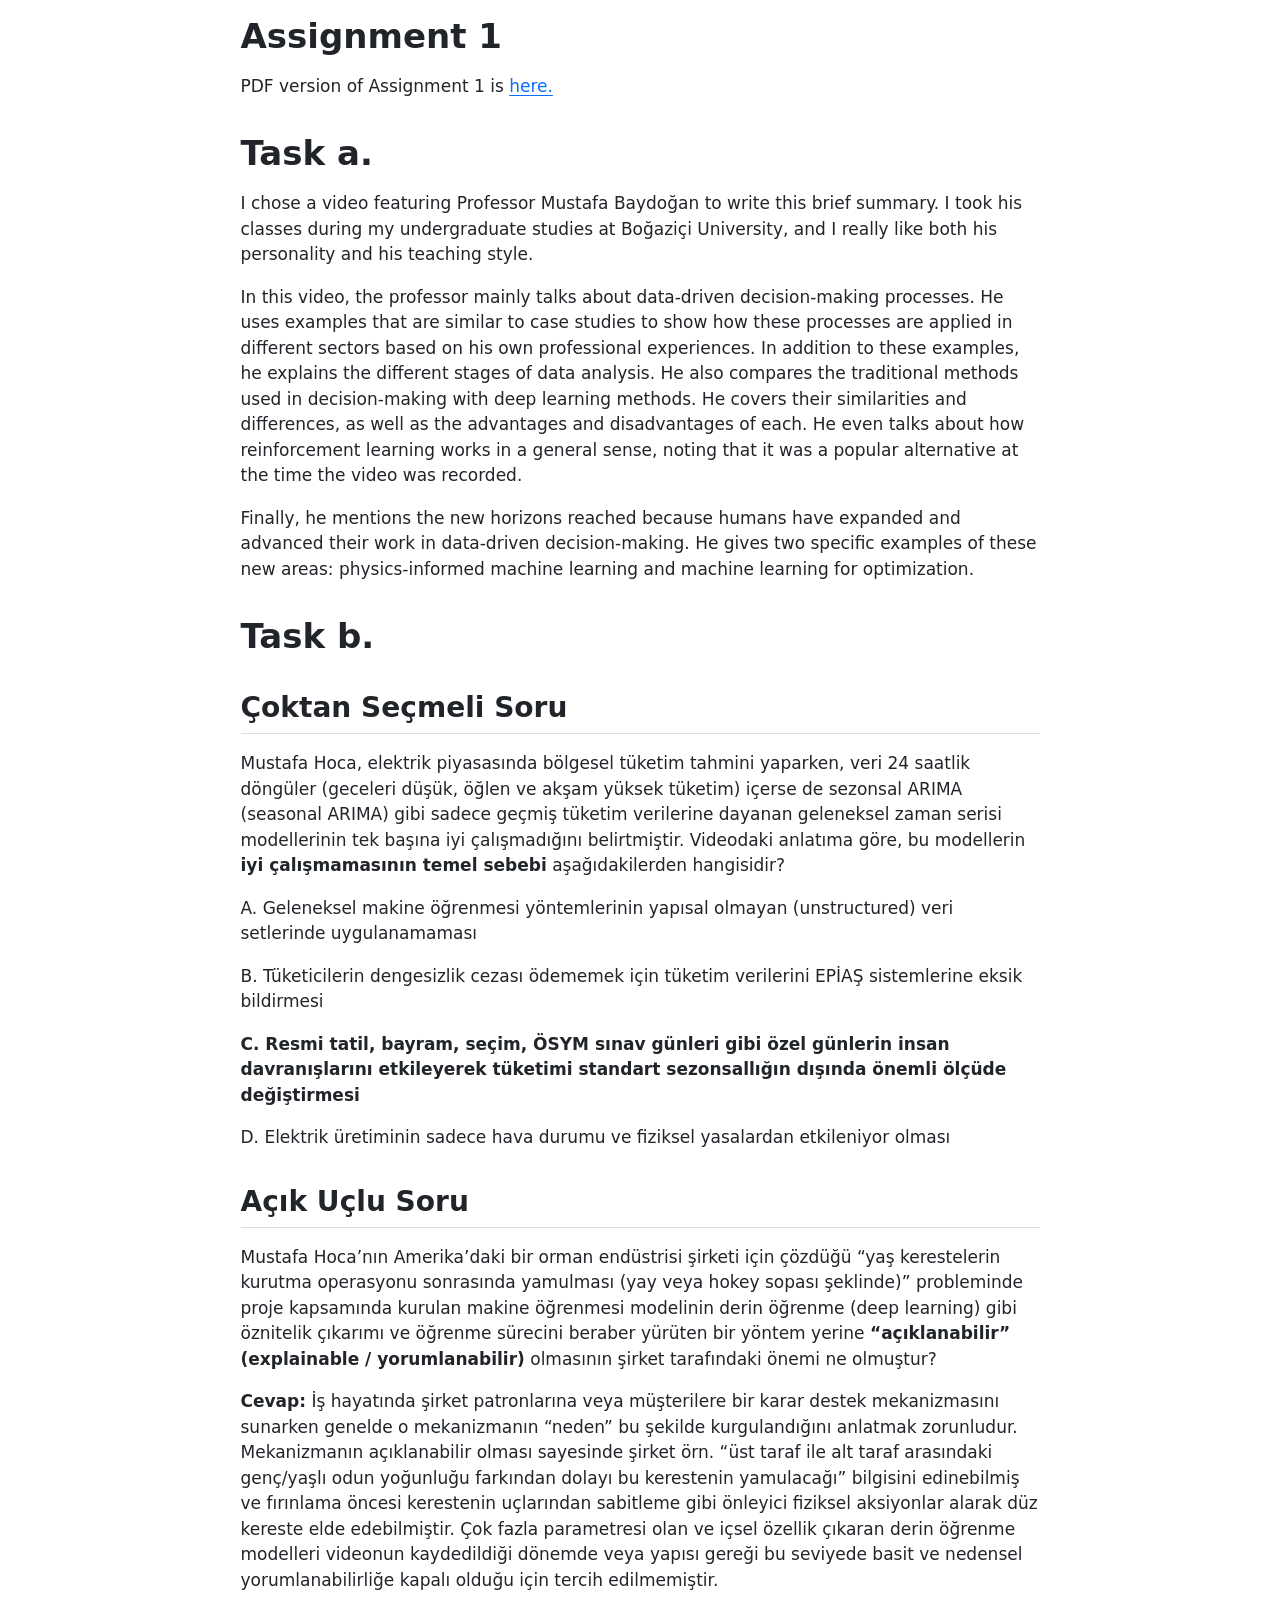
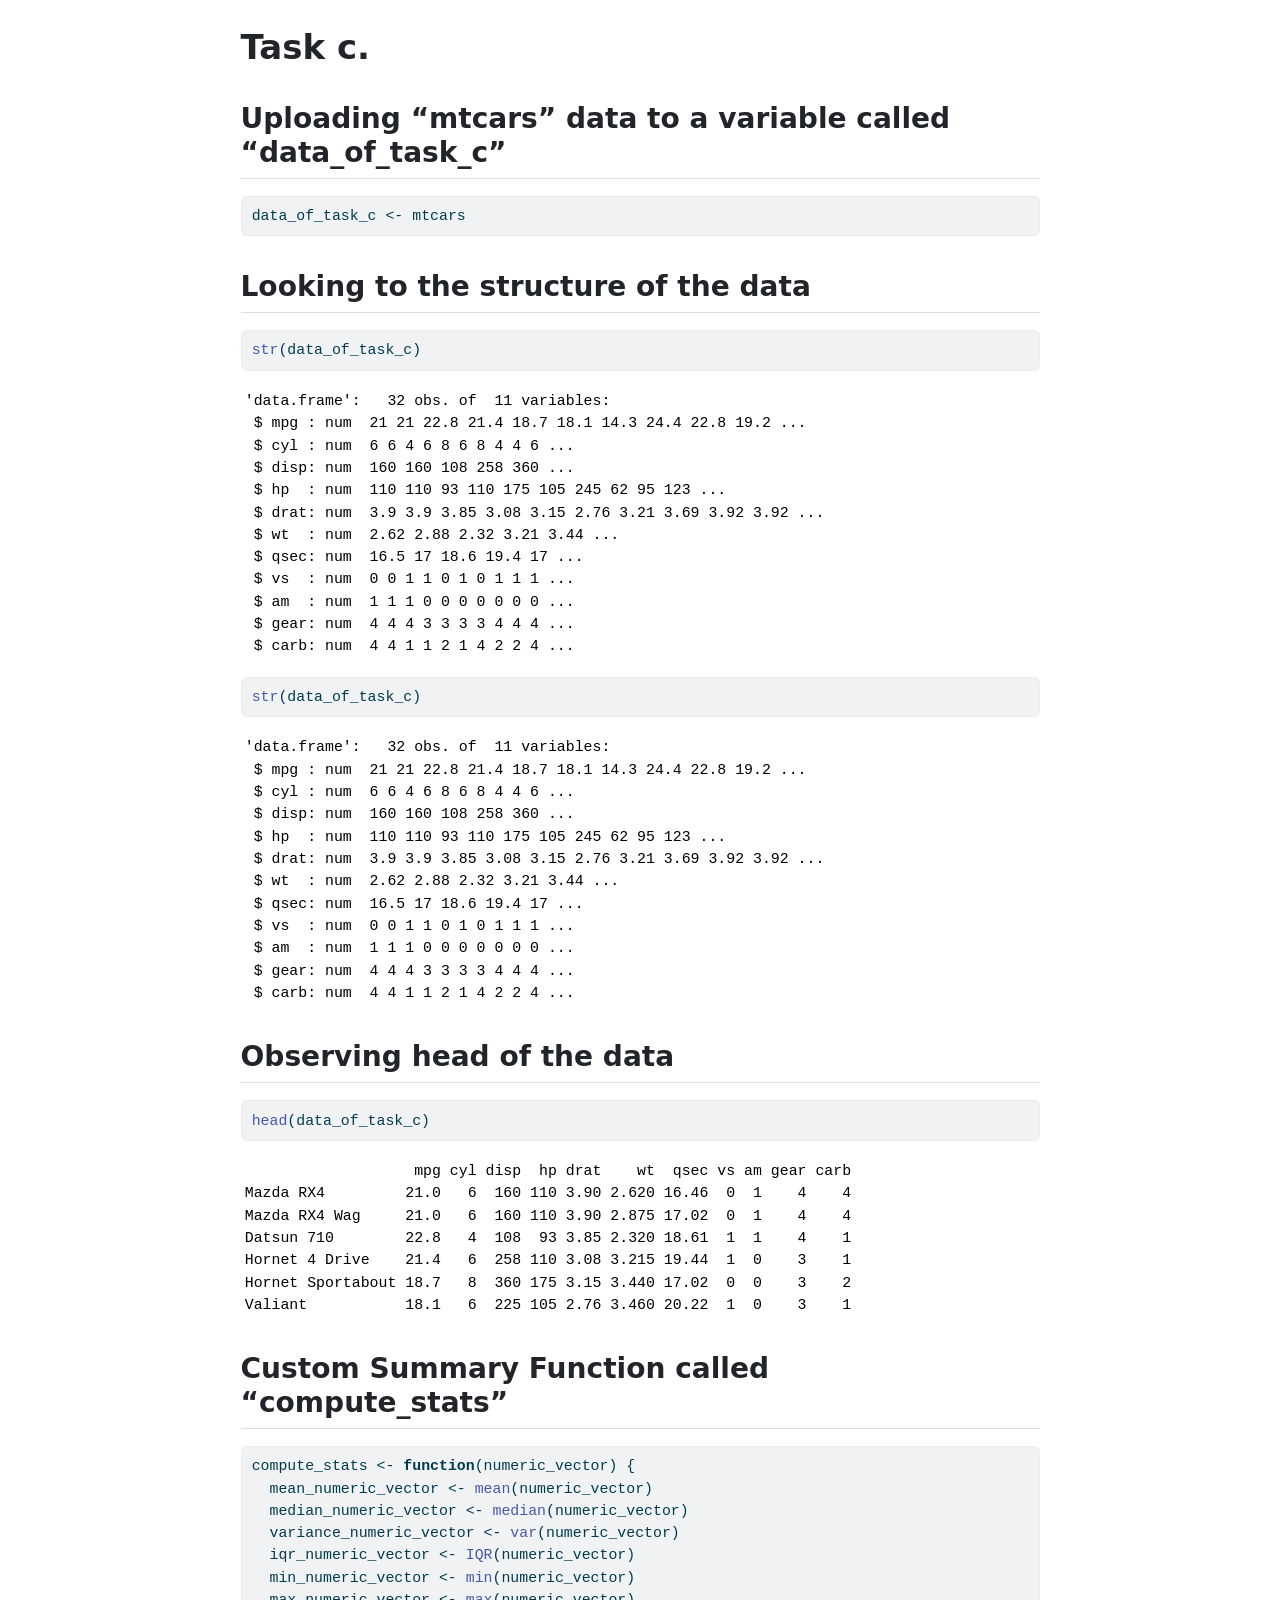
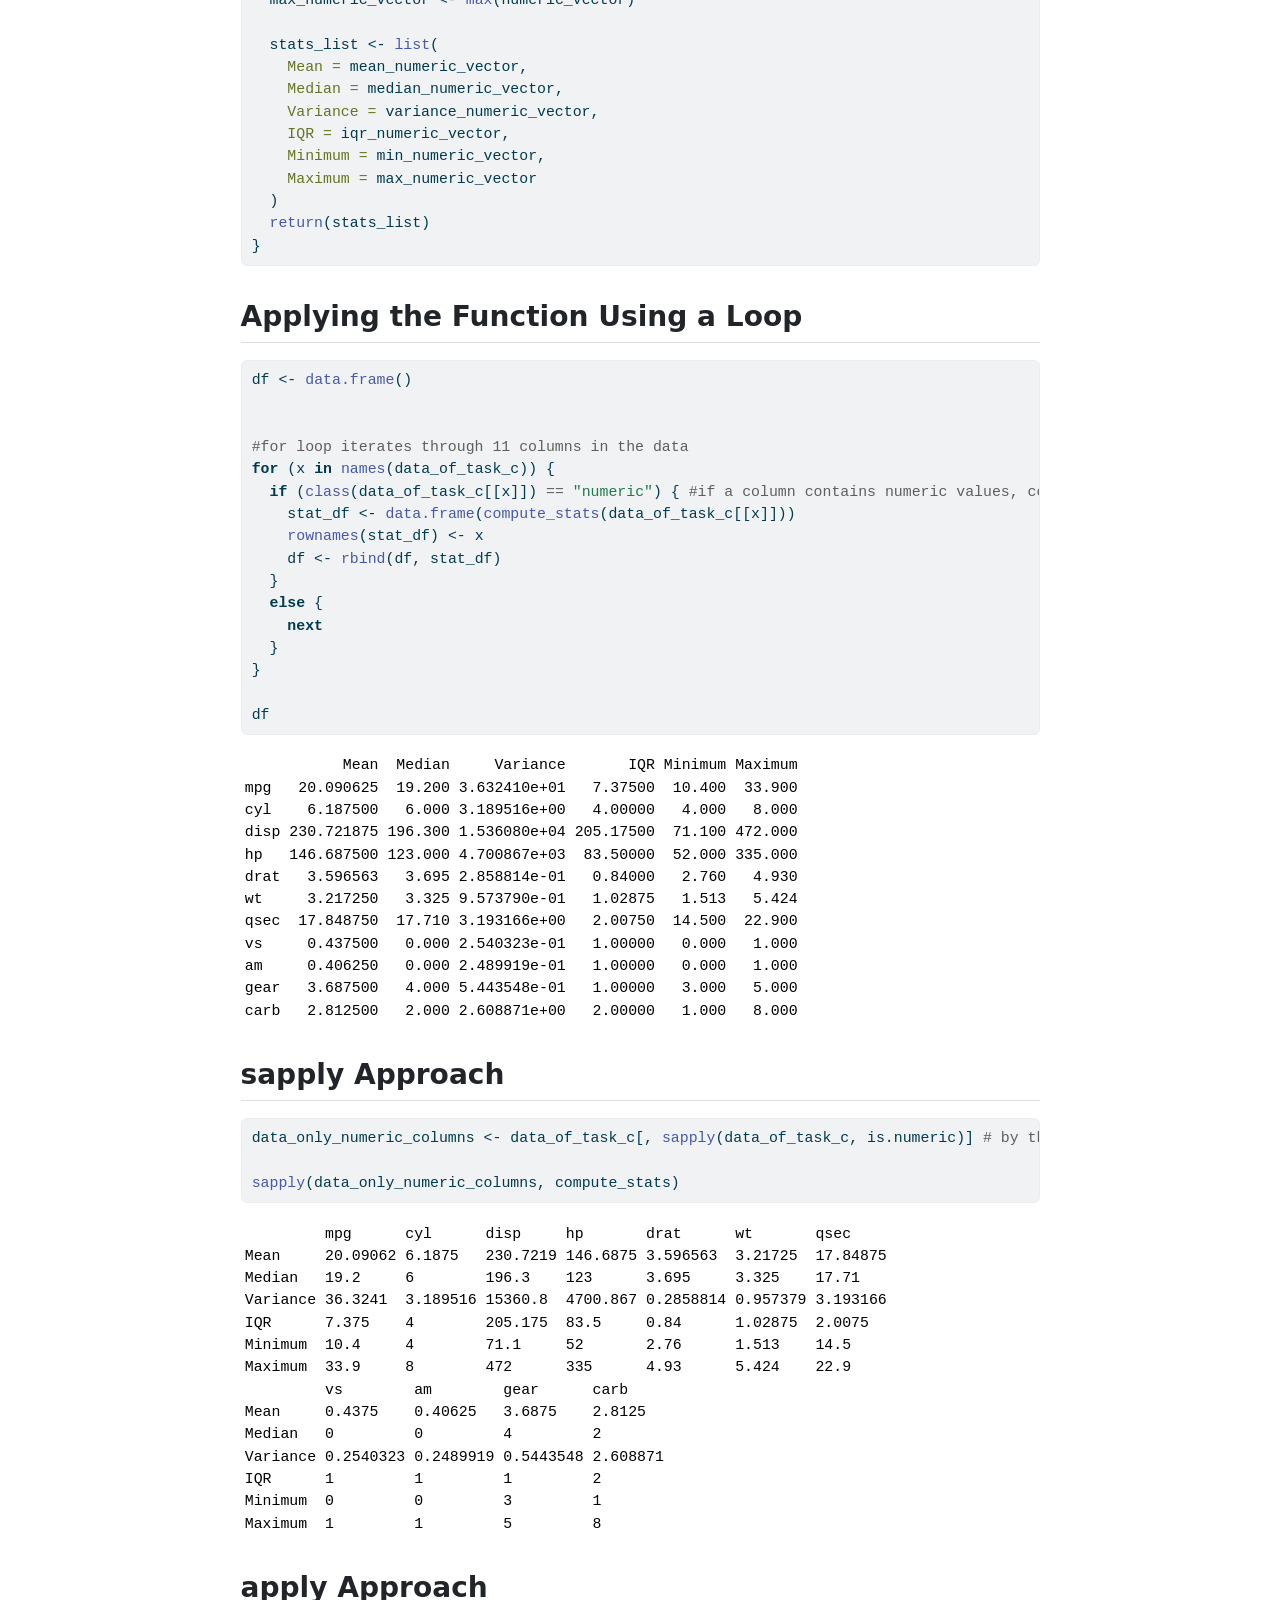
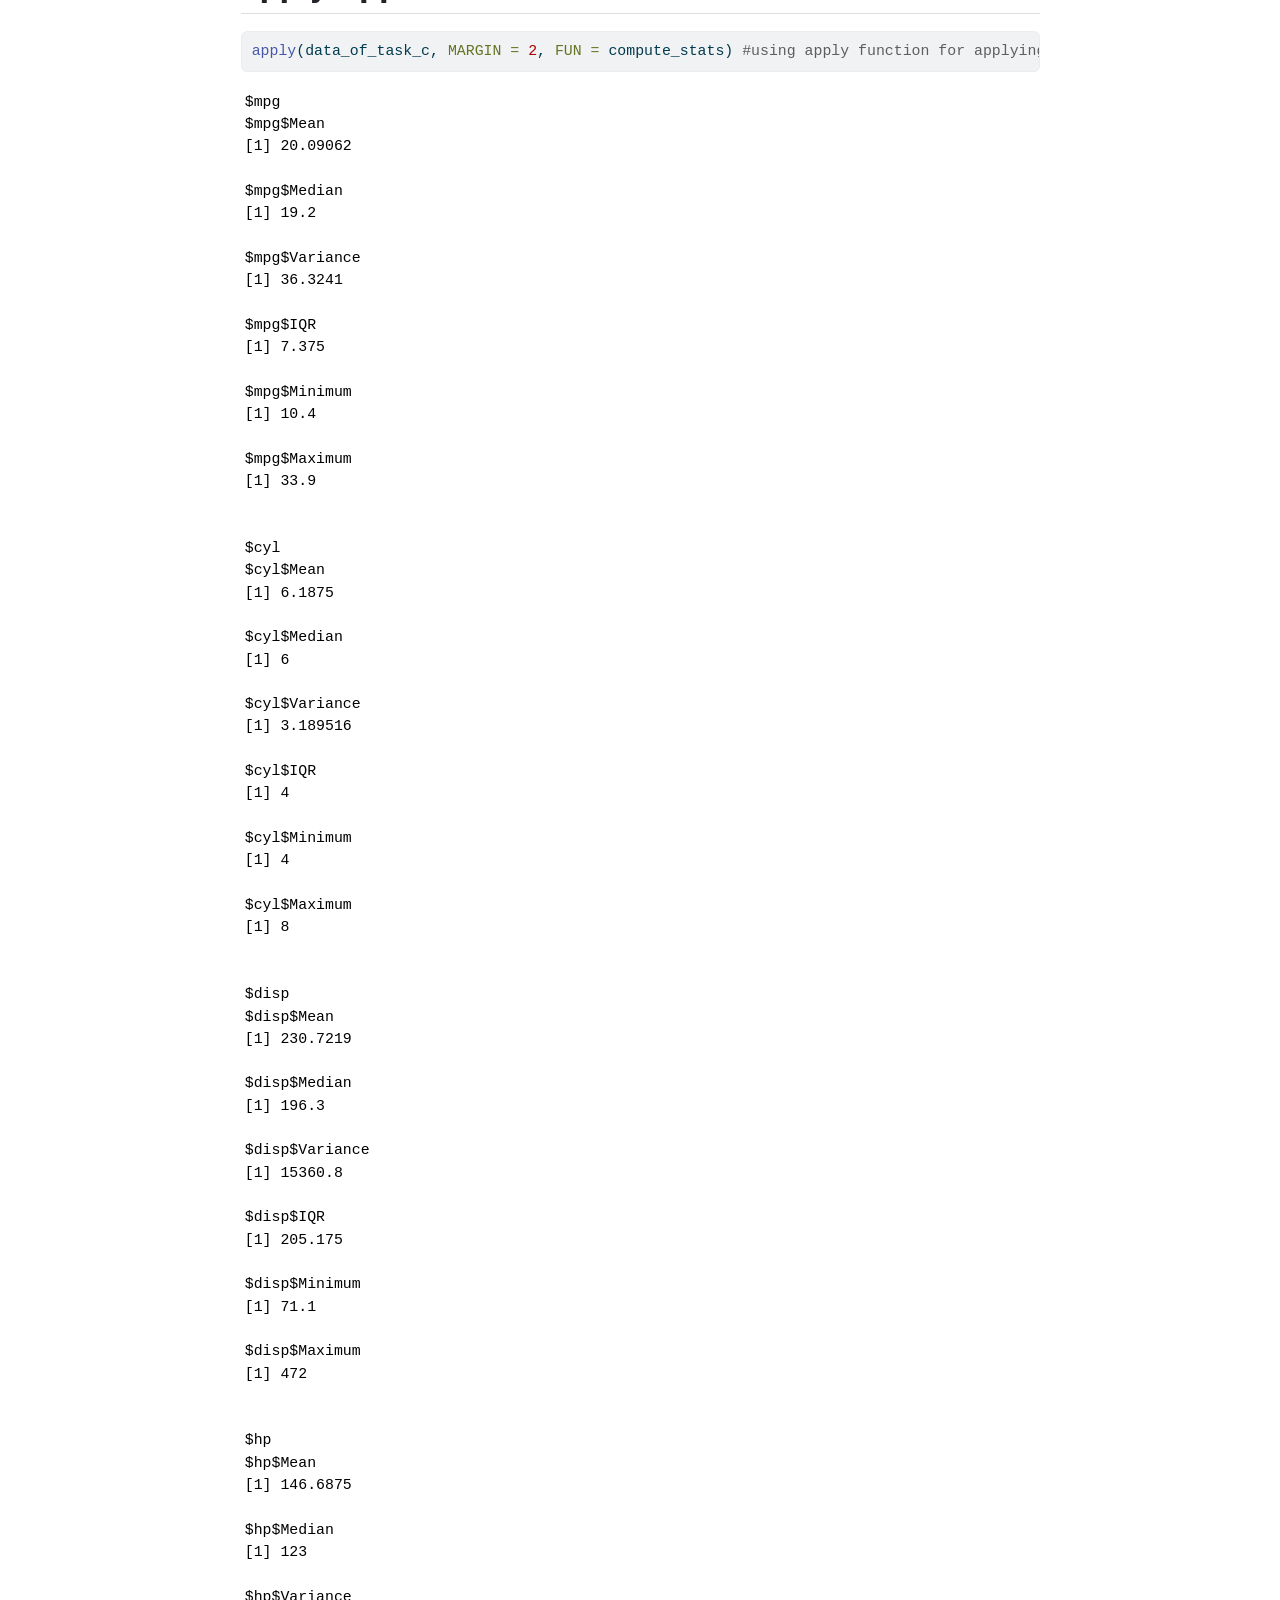
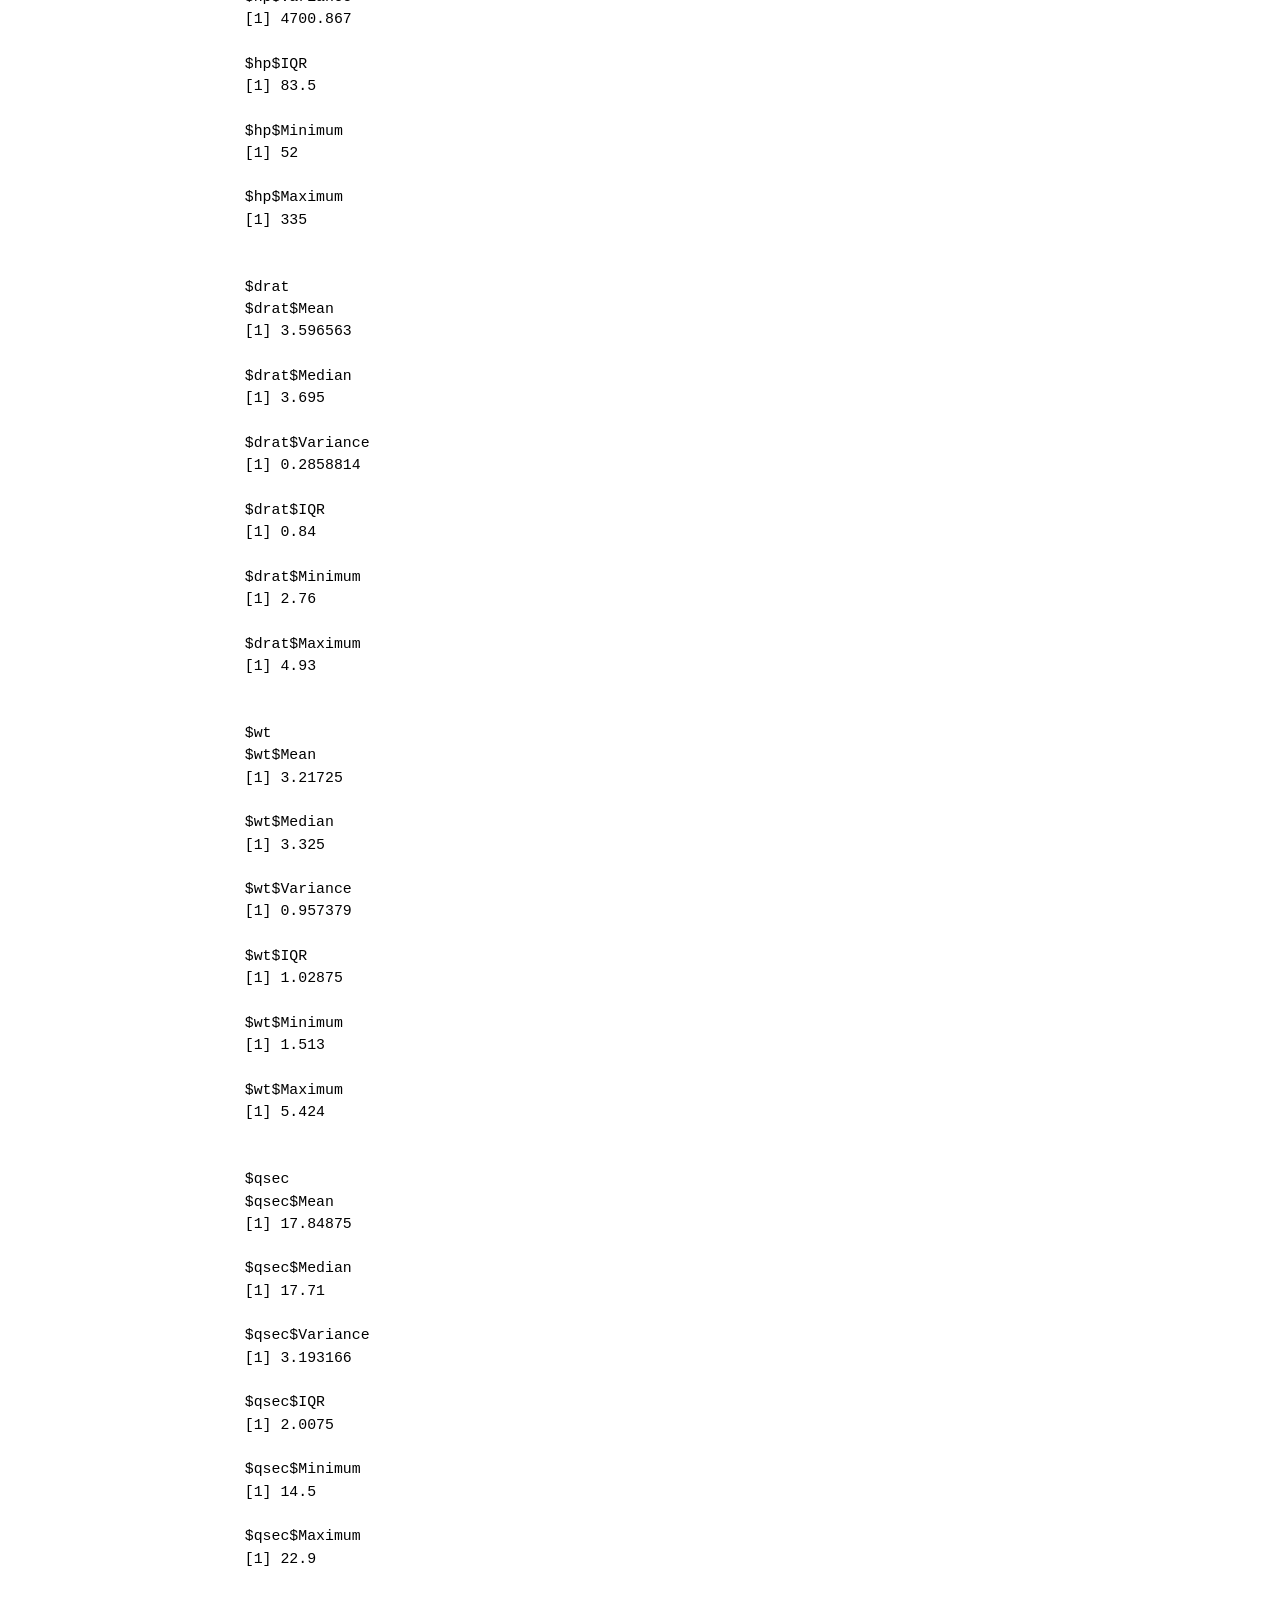
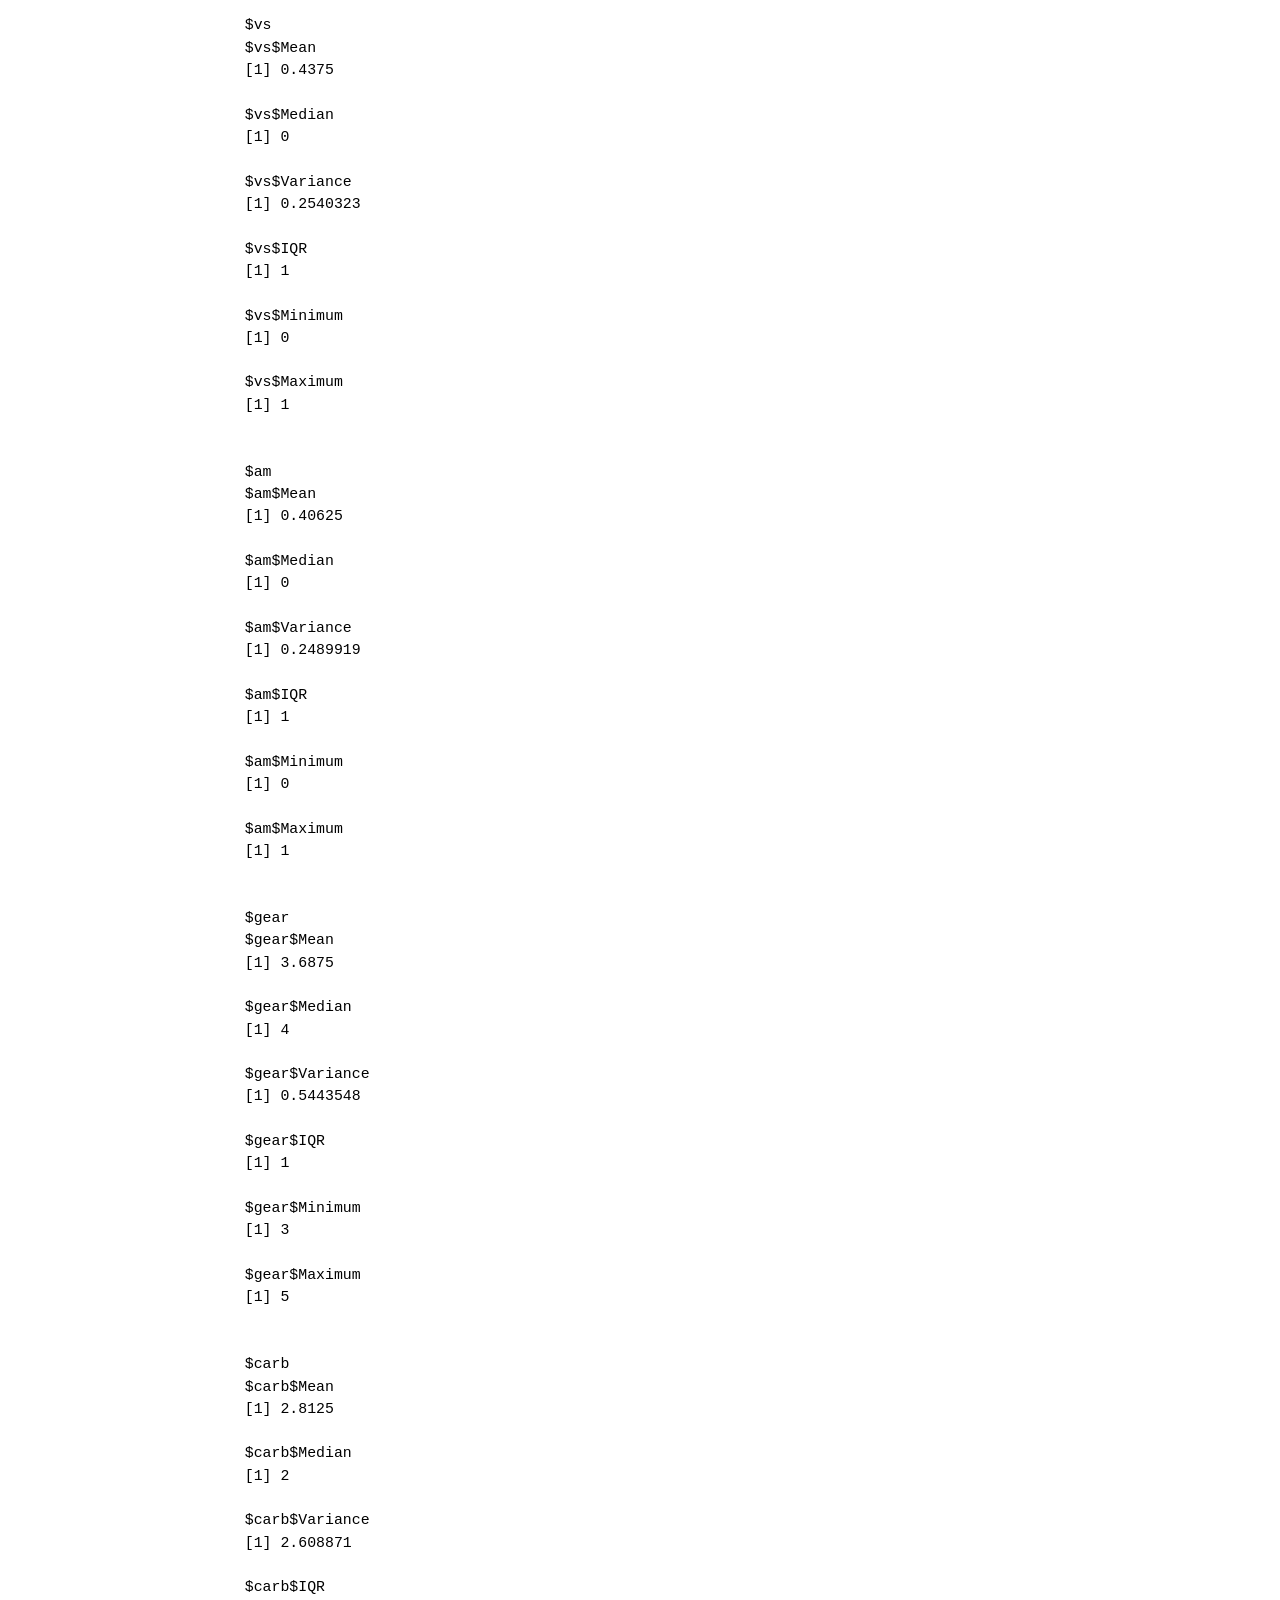
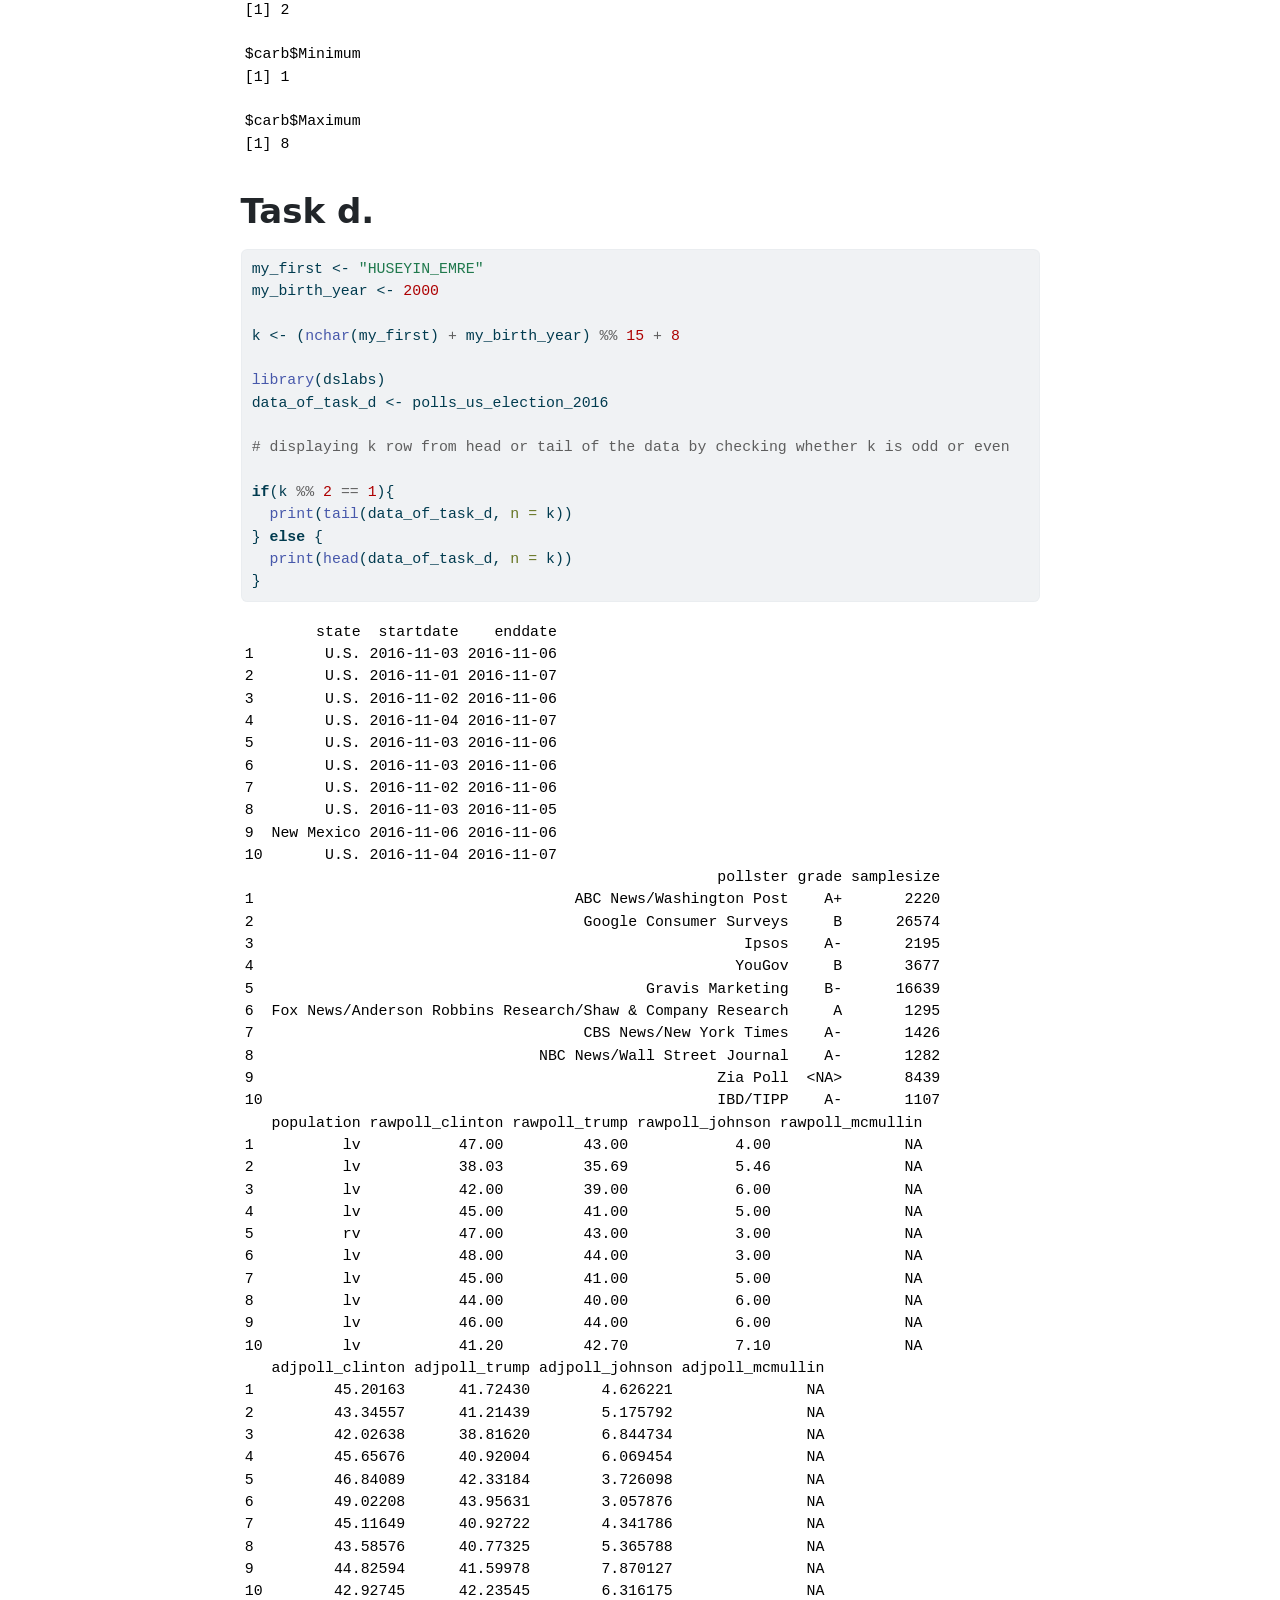
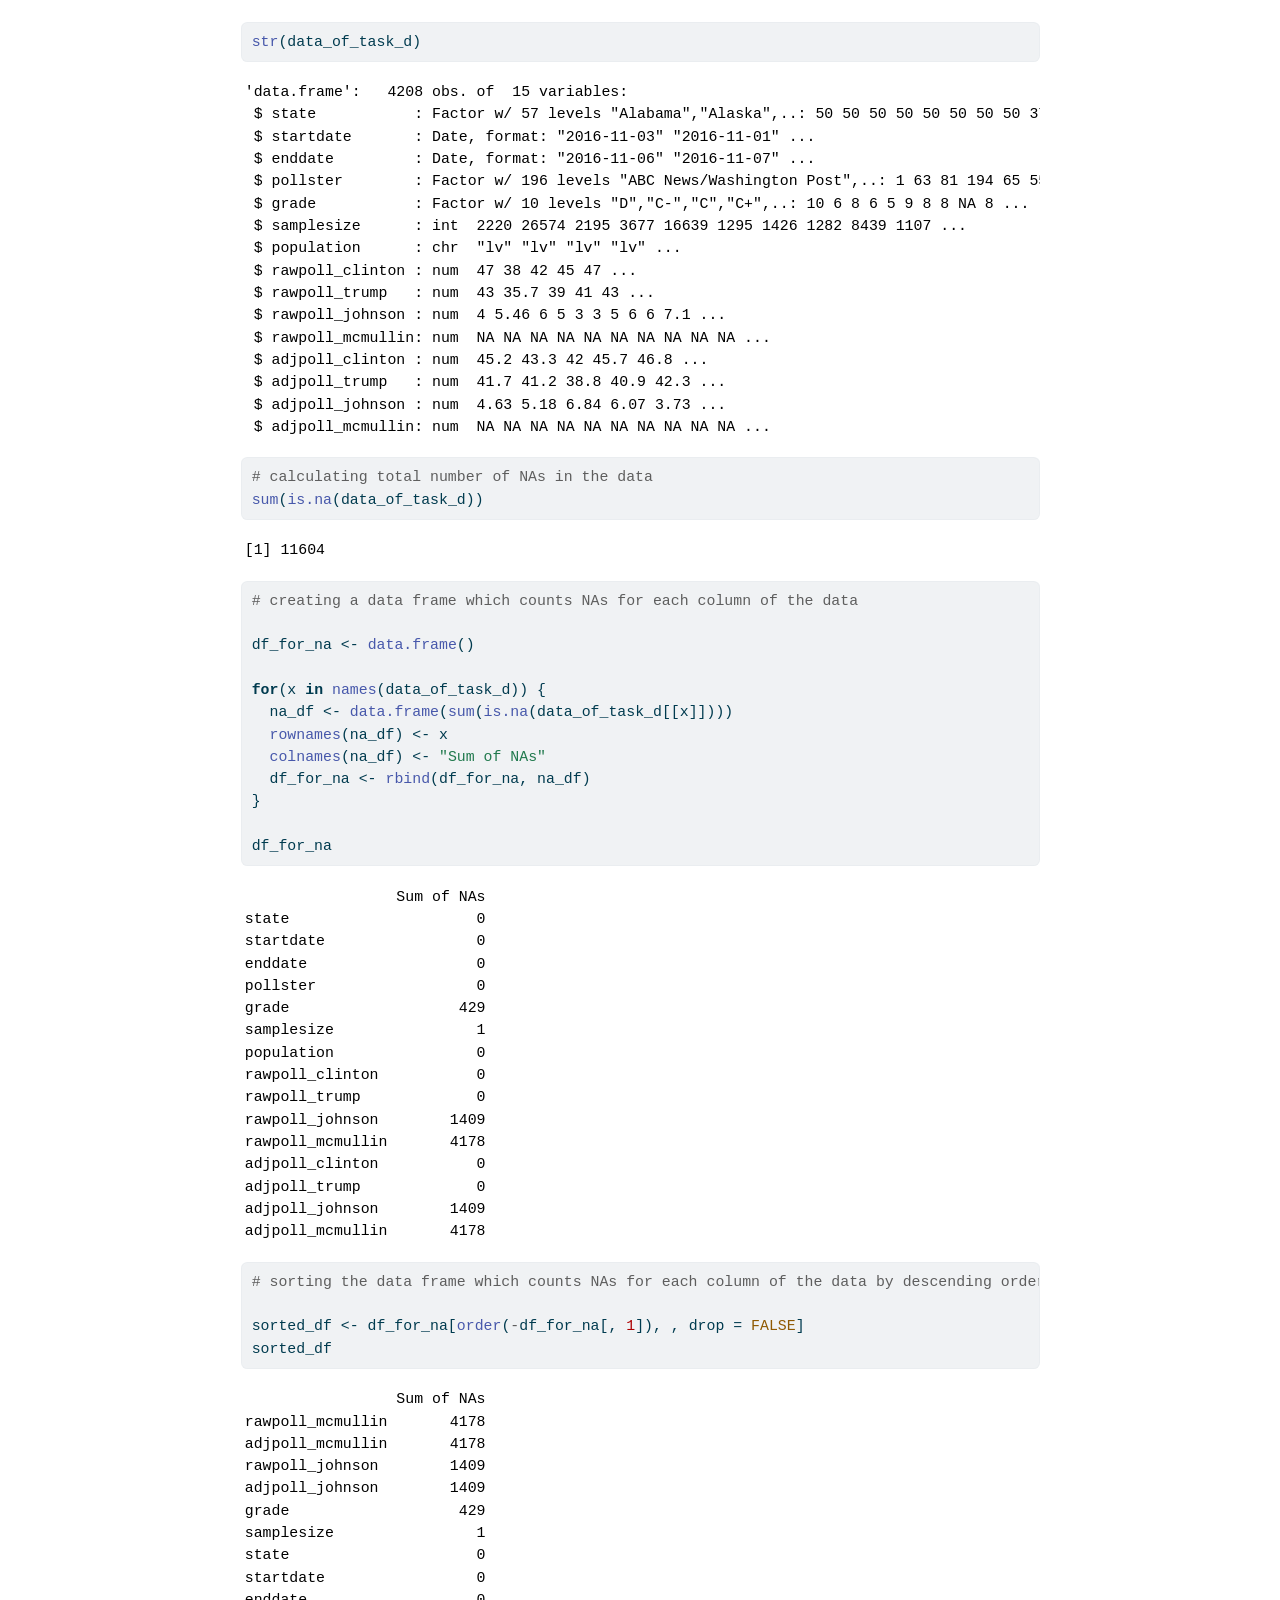
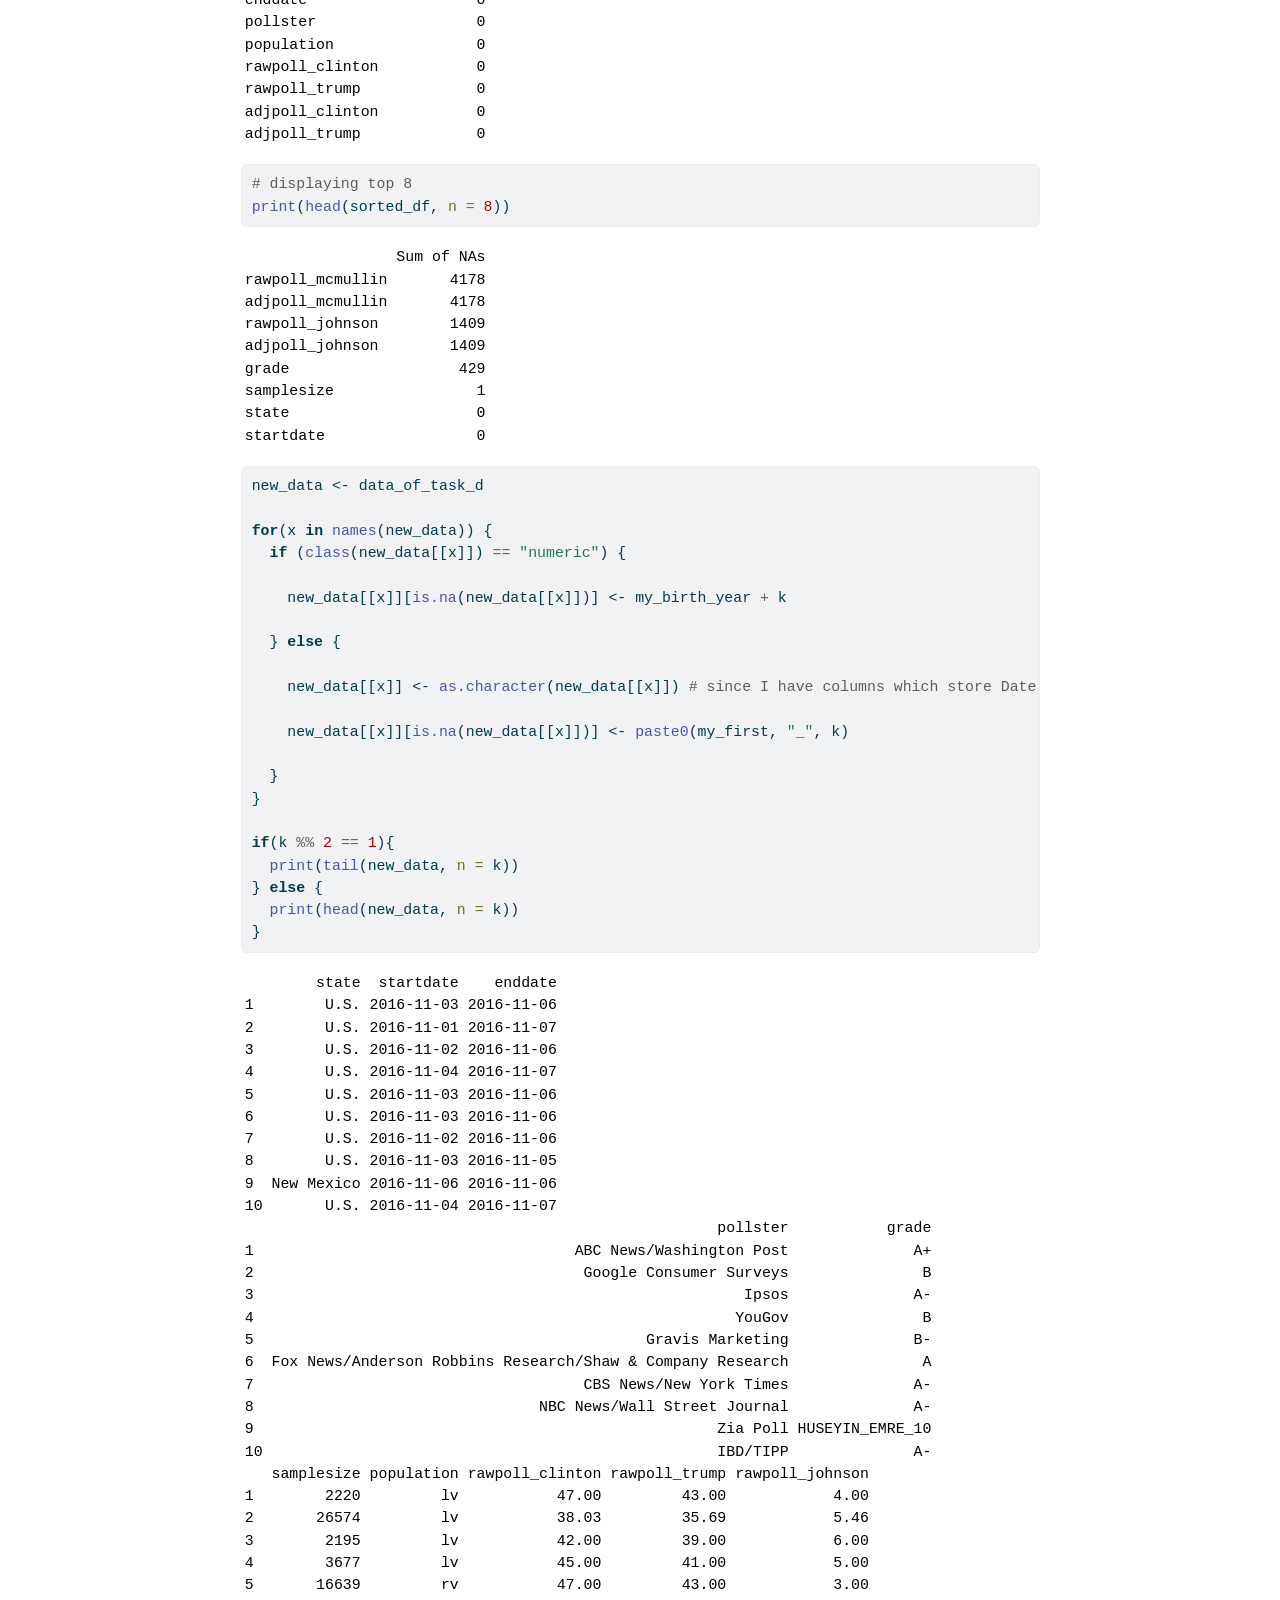
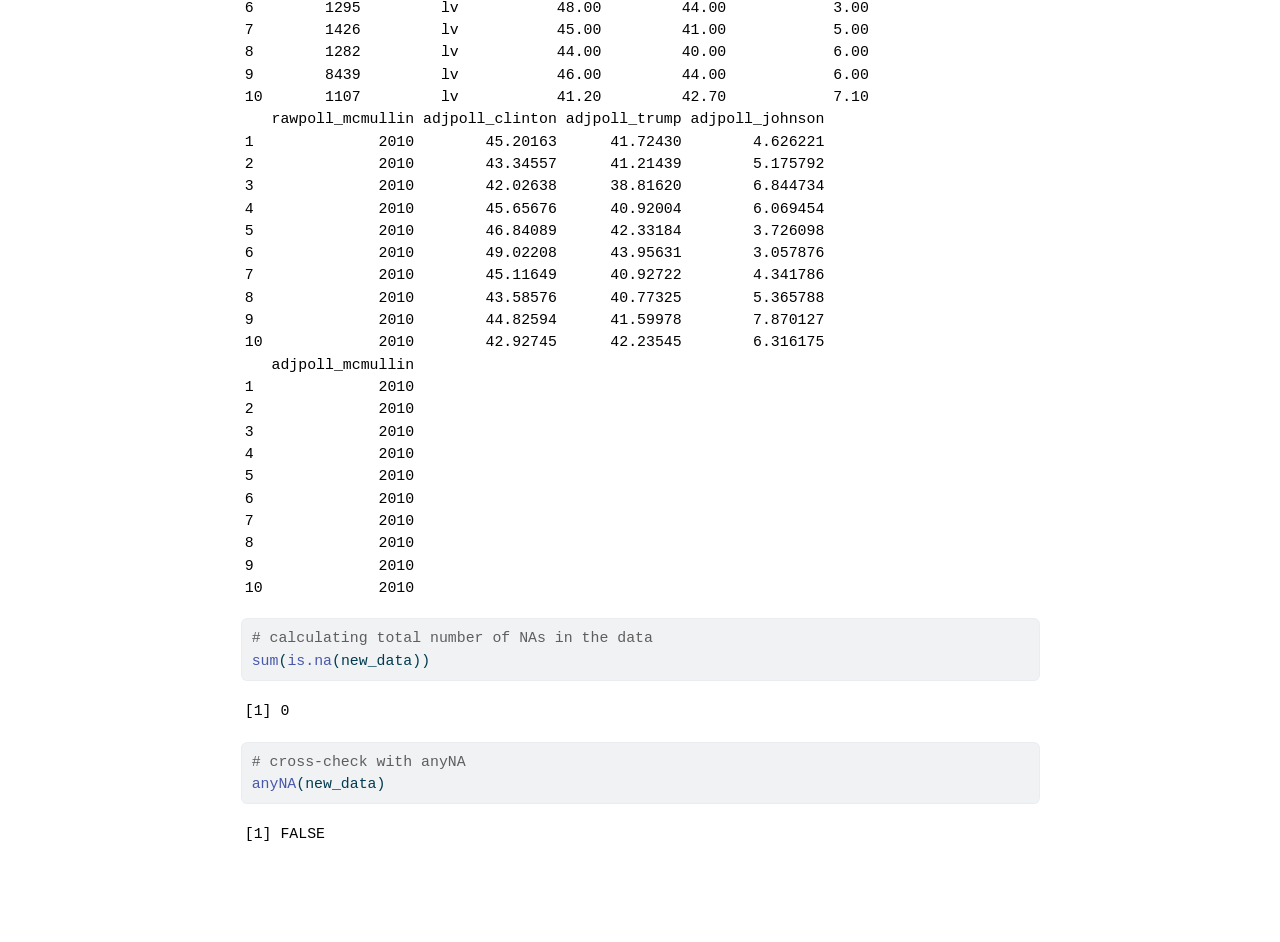
==== assignments/assignment-1.html @ f2bfd9f6 "final work of assignment1 final work of assignment1" ====
<!DOCTYPE html>
<html xmlns="http://www.w3.org/1999/xhtml" lang="en" xml:lang="en"><head>

<meta charset="utf-8">
<meta name="generator" content="quarto-1.8.25">

<meta name="viewport" content="width=device-width, initial-scale=1.0, user-scalable=yes">


<title>Assignment 1</title>
<style>
code{white-space: pre-wrap;}
span.smallcaps{font-variant: small-caps;}
div.columns{display: flex; gap: min(4vw, 1.5em);}
div.column{flex: auto; overflow-x: auto;}
div.hanging-indent{margin-left: 1.5em; text-indent: -1.5em;}
ul.task-list{list-style: none;}
ul.task-list li input[type="checkbox"] {
  width: 0.8em;
  margin: 0 0.8em 0.2em -1em; /* quarto-specific, see https://github.com/quarto-dev/quarto-cli/issues/4556 */ 
  vertical-align: middle;
}
/* CSS for syntax highlighting */
html { -webkit-text-size-adjust: 100%; }
pre > code.sourceCode { white-space: pre; position: relative; }
pre > code.sourceCode > span { display: inline-block; line-height: 1.25; }
pre > code.sourceCode > span:empty { height: 1.2em; }
.sourceCode { overflow: visible; }
code.sourceCode > span { color: inherit; text-decoration: inherit; }
div.sourceCode { margin: 1em 0; }
pre.sourceCode { margin: 0; }
@media screen {
div.sourceCode { overflow: auto; }
}
@media print {
pre > code.sourceCode { white-space: pre-wrap; }
pre > code.sourceCode > span { text-indent: -5em; padding-left: 5em; }
}
pre.numberSource code
  { counter-reset: source-line 0; }
pre.numberSource code > span
  { position: relative; left: -4em; counter-increment: source-line; }
pre.numberSource code > span > a:first-child::before
  { content: counter(source-line);
    position: relative; left: -1em; text-align: right; vertical-align: baseline;
    border: none; display: inline-block;
    -webkit-touch-callout: none; -webkit-user-select: none;
    -khtml-user-select: none; -moz-user-select: none;
    -ms-user-select: none; user-select: none;
    padding: 0 4px; width: 4em;
  }
pre.numberSource { margin-left: 3em;  padding-left: 4px; }
div.sourceCode
  {   }
@media screen {
pre > code.sourceCode > span > a:first-child::before { text-decoration: underline; }
}
</style>


<script src="assignment-1_files/libs/clipboard/clipboard.min.js"></script>
<script src="assignment-1_files/libs/quarto-html/quarto.js" type="module"></script>
<script src="assignment-1_files/libs/quarto-html/tabsets/tabsets.js" type="module"></script>
<script src="assignment-1_files/libs/quarto-html/axe/axe-check.js" type="module"></script>
<script src="assignment-1_files/libs/quarto-html/popper.min.js"></script>
<script src="assignment-1_files/libs/quarto-html/tippy.umd.min.js"></script>
<script src="assignment-1_files/libs/quarto-html/anchor.min.js"></script>
<link href="assignment-1_files/libs/quarto-html/tippy.css" rel="stylesheet">
<link href="assignment-1_files/libs/quarto-html/quarto-syntax-highlighting-7b89279ff1a6dce999919e0e67d4d9ec.css" rel="stylesheet" id="quarto-text-highlighting-styles">
<script src="assignment-1_files/libs/bootstrap/bootstrap.min.js"></script>
<link href="assignment-1_files/libs/bootstrap/bootstrap-icons.css" rel="stylesheet">
<link href="assignment-1_files/libs/bootstrap/bootstrap-d6a003b94517c951b2d65075d42fb01b.min.css" rel="stylesheet" append-hash="true" id="quarto-bootstrap" data-mode="light">


</head>

<body class="fullcontent quarto-light">

<div id="quarto-content" class="page-columns page-rows-contents page-layout-article">

<main class="content" id="quarto-document-content">

<header id="title-block-header" class="quarto-title-block default">
<div class="quarto-title">
<h1 class="title">Assignment 1</h1>
</div>



<div class="quarto-title-meta">

    
  
    
  </div>
  


</header>


<p>PDF version of Assignment 1 is <a href="./docs/readable-versions/assignment-1-readable.pdf">here.</a></p>
<section id="task-a." class="level1">
<h1>Task a.</h1>
<p>I chose a video featuring Professor Mustafa Baydoğan to write this brief summary. I took his classes during my undergraduate studies at Boğaziçi University, and I really like both his personality and his teaching style.</p>
<p>In this video, the professor mainly talks about data-driven decision-making processes. He uses examples that are similar to case studies to show how these processes are applied in different sectors based on his own professional experiences. In addition to these examples, he explains the different stages of data analysis. He also compares the traditional methods used in decision-making with deep learning methods. He covers their similarities and differences, as well as the advantages and disadvantages of each. He even talks about how reinforcement learning works in a general sense, noting that it was a popular alternative at the time the video was recorded.</p>
<p>Finally, he mentions the new horizons reached because humans have expanded and advanced their work in data-driven decision-making. He gives two specific examples of these new areas: physics-informed machine learning and machine learning for optimization.</p>
</section>
<section id="task-b." class="level1">
<h1>Task b.</h1>
<section id="çoktan-seçmeli-soru" class="level2">
<h2 class="anchored" data-anchor-id="çoktan-seçmeli-soru">Çoktan Seçmeli Soru</h2>
<p>Mustafa Hoca, elektrik piyasasında bölgesel tüketim tahmini yaparken, veri 24 saatlik döngüler (geceleri düşük, öğlen ve akşam yüksek tüketim) içerse de sezonsal ARIMA (seasonal ARIMA) gibi sadece geçmiş tüketim verilerine dayanan geleneksel zaman serisi modellerinin tek başına iyi çalışmadığını belirtmiştir. Videodaki anlatıma göre, bu modellerin <strong>iyi çalışmamasının temel sebebi</strong> aşağıdakilerden hangisidir?</p>
<p>A. Geleneksel makine öğrenmesi yöntemlerinin yapısal olmayan (unstructured) veri setlerinde uygulanamaması</p>
<p>B. Tüketicilerin dengesizlik cezası ödememek için tüketim verilerini EPİAŞ sistemlerine eksik bildirmesi</p>
<p><strong>C. Resmi tatil, bayram, seçim, ÖSYM sınav günleri gibi özel günlerin insan davranışlarını etkileyerek tüketimi standart sezonsallığın dışında önemli ölçüde değiştirmesi</strong></p>
<p>D. Elektrik üretiminin sadece hava durumu ve fiziksel yasalardan etkileniyor olması</p>
</section>
<section id="açık-uçlu-soru" class="level2">
<h2 class="anchored" data-anchor-id="açık-uçlu-soru">Açık Uçlu Soru</h2>
<p>Mustafa Hoca’nın Amerika’daki bir orman endüstrisi şirketi için çözdüğü “yaş kerestelerin kurutma operasyonu sonrasında yamulması (yay veya hokey sopası şeklinde)” probleminde proje kapsamında kurulan makine öğrenmesi modelinin derin öğrenme (deep learning) gibi öznitelik çıkarımı ve öğrenme sürecini beraber yürüten bir yöntem yerine <strong>“açıklanabilir” (explainable / yorumlanabilir)</strong> olmasının şirket tarafındaki önemi ne olmuştur?</p>
<p><strong>Cevap:</strong> İş hayatında şirket patronlarına veya müşterilere bir karar destek mekanizmasını sunarken genelde o mekanizmanın “neden” bu şekilde kurgulandığını anlatmak zorunludur. Mekanizmanın açıklanabilir olması sayesinde şirket örn. “üst taraf ile alt taraf arasındaki genç/yaşlı odun yoğunluğu farkından dolayı bu kerestenin yamulacağı” bilgisini edinebilmiş ve fırınlama öncesi kerestenin uçlarından sabitleme gibi önleyici fiziksel aksiyonlar alarak düz kereste elde edebilmiştir. Çok fazla parametresi olan ve içsel özellik çıkaran derin öğrenme modelleri videonun kaydedildiği dönemde veya yapısı gereği bu seviyede basit ve nedensel yorumlanabilirliğe kapalı olduğu için tercih edilmemiştir.</p>
</section>
</section>
<section id="task-c." class="level1">
<h1>Task c.</h1>
<section id="uploading-mtcars-data-to-a-variable-called-data_of_task_c" class="level2">
<h2 class="anchored" data-anchor-id="uploading-mtcars-data-to-a-variable-called-data_of_task_c">Uploading “mtcars” data to a variable called “data_of_task_c”</h2>
<div class="cell">
<div class="code-copy-outer-scaffold"><div class="sourceCode cell-code" id="cb1"><pre class="sourceCode r code-with-copy"><code class="sourceCode r"><span id="cb1-1"><a href="#cb1-1" aria-hidden="true" tabindex="-1"></a>data_of_task_c <span class="ot">&lt;-</span> mtcars</span></code></pre></div><button title="Copy to Clipboard" class="code-copy-button"><i class="bi"></i></button></div>
</div>
</section>
<section id="looking-to-the-structure-of-the-data" class="level2">
<h2 class="anchored" data-anchor-id="looking-to-the-structure-of-the-data">Looking to the structure of the data</h2>
<div class="cell">
<div class="code-copy-outer-scaffold"><div class="sourceCode cell-code" id="cb2"><pre class="sourceCode r code-with-copy"><code class="sourceCode r"><span id="cb2-1"><a href="#cb2-1" aria-hidden="true" tabindex="-1"></a><span class="fu">str</span>(data_of_task_c)</span></code></pre></div><button title="Copy to Clipboard" class="code-copy-button"><i class="bi"></i></button></div>
<div class="cell-output cell-output-stdout">
<pre><code>'data.frame':   32 obs. of  11 variables:
 $ mpg : num  21 21 22.8 21.4 18.7 18.1 14.3 24.4 22.8 19.2 ...
 $ cyl : num  6 6 4 6 8 6 8 4 4 6 ...
 $ disp: num  160 160 108 258 360 ...
 $ hp  : num  110 110 93 110 175 105 245 62 95 123 ...
 $ drat: num  3.9 3.9 3.85 3.08 3.15 2.76 3.21 3.69 3.92 3.92 ...
 $ wt  : num  2.62 2.88 2.32 3.21 3.44 ...
 $ qsec: num  16.5 17 18.6 19.4 17 ...
 $ vs  : num  0 0 1 1 0 1 0 1 1 1 ...
 $ am  : num  1 1 1 0 0 0 0 0 0 0 ...
 $ gear: num  4 4 4 3 3 3 3 4 4 4 ...
 $ carb: num  4 4 1 1 2 1 4 2 2 4 ...</code></pre>
</div>
</div>
<div class="cell">
<div class="code-copy-outer-scaffold"><div class="sourceCode cell-code" id="cb4"><pre class="sourceCode r code-with-copy"><code class="sourceCode r"><span id="cb4-1"><a href="#cb4-1" aria-hidden="true" tabindex="-1"></a><span class="fu">str</span>(data_of_task_c)</span></code></pre></div><button title="Copy to Clipboard" class="code-copy-button"><i class="bi"></i></button></div>
<div class="cell-output cell-output-stdout">
<pre><code>'data.frame':   32 obs. of  11 variables:
 $ mpg : num  21 21 22.8 21.4 18.7 18.1 14.3 24.4 22.8 19.2 ...
 $ cyl : num  6 6 4 6 8 6 8 4 4 6 ...
 $ disp: num  160 160 108 258 360 ...
 $ hp  : num  110 110 93 110 175 105 245 62 95 123 ...
 $ drat: num  3.9 3.9 3.85 3.08 3.15 2.76 3.21 3.69 3.92 3.92 ...
 $ wt  : num  2.62 2.88 2.32 3.21 3.44 ...
 $ qsec: num  16.5 17 18.6 19.4 17 ...
 $ vs  : num  0 0 1 1 0 1 0 1 1 1 ...
 $ am  : num  1 1 1 0 0 0 0 0 0 0 ...
 $ gear: num  4 4 4 3 3 3 3 4 4 4 ...
 $ carb: num  4 4 1 1 2 1 4 2 2 4 ...</code></pre>
</div>
</div>
</section>
<section id="observing-head-of-the-data" class="level2">
<h2 class="anchored" data-anchor-id="observing-head-of-the-data">Observing head of the data</h2>
<div class="cell">
<div class="code-copy-outer-scaffold"><div class="sourceCode cell-code" id="cb6"><pre class="sourceCode r code-with-copy"><code class="sourceCode r"><span id="cb6-1"><a href="#cb6-1" aria-hidden="true" tabindex="-1"></a><span class="fu">head</span>(data_of_task_c)</span></code></pre></div><button title="Copy to Clipboard" class="code-copy-button"><i class="bi"></i></button></div>
<div class="cell-output cell-output-stdout">
<pre><code>                   mpg cyl disp  hp drat    wt  qsec vs am gear carb
Mazda RX4         21.0   6  160 110 3.90 2.620 16.46  0  1    4    4
Mazda RX4 Wag     21.0   6  160 110 3.90 2.875 17.02  0  1    4    4
Datsun 710        22.8   4  108  93 3.85 2.320 18.61  1  1    4    1
Hornet 4 Drive    21.4   6  258 110 3.08 3.215 19.44  1  0    3    1
Hornet Sportabout 18.7   8  360 175 3.15 3.440 17.02  0  0    3    2
Valiant           18.1   6  225 105 2.76 3.460 20.22  1  0    3    1</code></pre>
</div>
</div>
</section>
<section id="custom-summary-function-called-compute_stats" class="level2">
<h2 class="anchored" data-anchor-id="custom-summary-function-called-compute_stats">Custom Summary Function called “compute_stats”</h2>
<div class="cell">
<div class="code-copy-outer-scaffold"><div class="sourceCode cell-code" id="cb8"><pre class="sourceCode r code-with-copy"><code class="sourceCode r"><span id="cb8-1"><a href="#cb8-1" aria-hidden="true" tabindex="-1"></a>compute_stats <span class="ot">&lt;-</span> <span class="cf">function</span>(numeric_vector) {</span>
<span id="cb8-2"><a href="#cb8-2" aria-hidden="true" tabindex="-1"></a>  mean_numeric_vector <span class="ot">&lt;-</span> <span class="fu">mean</span>(numeric_vector)</span>
<span id="cb8-3"><a href="#cb8-3" aria-hidden="true" tabindex="-1"></a>  median_numeric_vector <span class="ot">&lt;-</span> <span class="fu">median</span>(numeric_vector)</span>
<span id="cb8-4"><a href="#cb8-4" aria-hidden="true" tabindex="-1"></a>  variance_numeric_vector <span class="ot">&lt;-</span> <span class="fu">var</span>(numeric_vector)</span>
<span id="cb8-5"><a href="#cb8-5" aria-hidden="true" tabindex="-1"></a>  iqr_numeric_vector <span class="ot">&lt;-</span> <span class="fu">IQR</span>(numeric_vector)</span>
<span id="cb8-6"><a href="#cb8-6" aria-hidden="true" tabindex="-1"></a>  min_numeric_vector <span class="ot">&lt;-</span> <span class="fu">min</span>(numeric_vector)</span>
<span id="cb8-7"><a href="#cb8-7" aria-hidden="true" tabindex="-1"></a>  max_numeric_vector <span class="ot">&lt;-</span> <span class="fu">max</span>(numeric_vector)</span>
<span id="cb8-8"><a href="#cb8-8" aria-hidden="true" tabindex="-1"></a>  </span>
<span id="cb8-9"><a href="#cb8-9" aria-hidden="true" tabindex="-1"></a>  stats_list <span class="ot">&lt;-</span> <span class="fu">list</span>(</span>
<span id="cb8-10"><a href="#cb8-10" aria-hidden="true" tabindex="-1"></a>    <span class="at">Mean =</span> mean_numeric_vector, </span>
<span id="cb8-11"><a href="#cb8-11" aria-hidden="true" tabindex="-1"></a>    <span class="at">Median =</span> median_numeric_vector, </span>
<span id="cb8-12"><a href="#cb8-12" aria-hidden="true" tabindex="-1"></a>    <span class="at">Variance =</span> variance_numeric_vector, </span>
<span id="cb8-13"><a href="#cb8-13" aria-hidden="true" tabindex="-1"></a>    <span class="at">IQR =</span> iqr_numeric_vector, </span>
<span id="cb8-14"><a href="#cb8-14" aria-hidden="true" tabindex="-1"></a>    <span class="at">Minimum =</span> min_numeric_vector, </span>
<span id="cb8-15"><a href="#cb8-15" aria-hidden="true" tabindex="-1"></a>    <span class="at">Maximum =</span> max_numeric_vector</span>
<span id="cb8-16"><a href="#cb8-16" aria-hidden="true" tabindex="-1"></a>  )</span>
<span id="cb8-17"><a href="#cb8-17" aria-hidden="true" tabindex="-1"></a>  <span class="fu">return</span>(stats_list)</span>
<span id="cb8-18"><a href="#cb8-18" aria-hidden="true" tabindex="-1"></a>}</span></code></pre></div><button title="Copy to Clipboard" class="code-copy-button"><i class="bi"></i></button></div>
</div>
</section>
<section id="applying-the-function-using-a-loop" class="level2">
<h2 class="anchored" data-anchor-id="applying-the-function-using-a-loop">Applying the Function Using a Loop</h2>
<div class="cell">
<div class="code-copy-outer-scaffold"><div class="sourceCode cell-code" id="cb9"><pre class="sourceCode r code-with-copy"><code class="sourceCode r"><span id="cb9-1"><a href="#cb9-1" aria-hidden="true" tabindex="-1"></a>df <span class="ot">&lt;-</span> <span class="fu">data.frame</span>()</span>
<span id="cb9-2"><a href="#cb9-2" aria-hidden="true" tabindex="-1"></a></span>
<span id="cb9-3"><a href="#cb9-3" aria-hidden="true" tabindex="-1"></a></span>
<span id="cb9-4"><a href="#cb9-4" aria-hidden="true" tabindex="-1"></a><span class="co">#for loop iterates through 11 columns in the data</span></span>
<span id="cb9-5"><a href="#cb9-5" aria-hidden="true" tabindex="-1"></a><span class="cf">for</span> (x <span class="cf">in</span> <span class="fu">names</span>(data_of_task_c)) {</span>
<span id="cb9-6"><a href="#cb9-6" aria-hidden="true" tabindex="-1"></a>  <span class="cf">if</span> (<span class="fu">class</span>(data_of_task_c[[x]]) <span class="sc">==</span> <span class="st">"numeric"</span>) { <span class="co">#if a column contains numeric values, compute_stats function is executed for that column</span></span>
<span id="cb9-7"><a href="#cb9-7" aria-hidden="true" tabindex="-1"></a>    stat_df <span class="ot">&lt;-</span> <span class="fu">data.frame</span>(<span class="fu">compute_stats</span>(data_of_task_c[[x]]))</span>
<span id="cb9-8"><a href="#cb9-8" aria-hidden="true" tabindex="-1"></a>    <span class="fu">rownames</span>(stat_df) <span class="ot">&lt;-</span> x</span>
<span id="cb9-9"><a href="#cb9-9" aria-hidden="true" tabindex="-1"></a>    df <span class="ot">&lt;-</span> <span class="fu">rbind</span>(df, stat_df)</span>
<span id="cb9-10"><a href="#cb9-10" aria-hidden="true" tabindex="-1"></a>  }</span>
<span id="cb9-11"><a href="#cb9-11" aria-hidden="true" tabindex="-1"></a>  <span class="cf">else</span> {</span>
<span id="cb9-12"><a href="#cb9-12" aria-hidden="true" tabindex="-1"></a>    <span class="cf">next</span></span>
<span id="cb9-13"><a href="#cb9-13" aria-hidden="true" tabindex="-1"></a>  }</span>
<span id="cb9-14"><a href="#cb9-14" aria-hidden="true" tabindex="-1"></a>}</span>
<span id="cb9-15"><a href="#cb9-15" aria-hidden="true" tabindex="-1"></a></span>
<span id="cb9-16"><a href="#cb9-16" aria-hidden="true" tabindex="-1"></a>df</span></code></pre></div><button title="Copy to Clipboard" class="code-copy-button"><i class="bi"></i></button></div>
<div class="cell-output cell-output-stdout">
<pre><code>           Mean  Median     Variance       IQR Minimum Maximum
mpg   20.090625  19.200 3.632410e+01   7.37500  10.400  33.900
cyl    6.187500   6.000 3.189516e+00   4.00000   4.000   8.000
disp 230.721875 196.300 1.536080e+04 205.17500  71.100 472.000
hp   146.687500 123.000 4.700867e+03  83.50000  52.000 335.000
drat   3.596563   3.695 2.858814e-01   0.84000   2.760   4.930
wt     3.217250   3.325 9.573790e-01   1.02875   1.513   5.424
qsec  17.848750  17.710 3.193166e+00   2.00750  14.500  22.900
vs     0.437500   0.000 2.540323e-01   1.00000   0.000   1.000
am     0.406250   0.000 2.489919e-01   1.00000   0.000   1.000
gear   3.687500   4.000 5.443548e-01   1.00000   3.000   5.000
carb   2.812500   2.000 2.608871e+00   2.00000   1.000   8.000</code></pre>
</div>
</div>
</section>
<section id="sapply-approach" class="level2">
<h2 class="anchored" data-anchor-id="sapply-approach">sapply Approach</h2>
<div class="cell">
<div class="code-copy-outer-scaffold"><div class="sourceCode cell-code" id="cb11"><pre class="sourceCode r code-with-copy"><code class="sourceCode r"><span id="cb11-1"><a href="#cb11-1" aria-hidden="true" tabindex="-1"></a>data_only_numeric_columns <span class="ot">&lt;-</span> data_of_task_c[, <span class="fu">sapply</span>(data_of_task_c, is.numeric)] <span class="co"># by this line of code, we get columns with only numeric values in our data</span></span>
<span id="cb11-2"><a href="#cb11-2" aria-hidden="true" tabindex="-1"></a></span>
<span id="cb11-3"><a href="#cb11-3" aria-hidden="true" tabindex="-1"></a><span class="fu">sapply</span>(data_only_numeric_columns, compute_stats)</span></code></pre></div><button title="Copy to Clipboard" class="code-copy-button"><i class="bi"></i></button></div>
<div class="cell-output cell-output-stdout">
<pre><code>         mpg      cyl      disp     hp       drat      wt       qsec    
Mean     20.09062 6.1875   230.7219 146.6875 3.596563  3.21725  17.84875
Median   19.2     6        196.3    123      3.695     3.325    17.71   
Variance 36.3241  3.189516 15360.8  4700.867 0.2858814 0.957379 3.193166
IQR      7.375    4        205.175  83.5     0.84      1.02875  2.0075  
Minimum  10.4     4        71.1     52       2.76      1.513    14.5    
Maximum  33.9     8        472      335      4.93      5.424    22.9    
         vs        am        gear      carb    
Mean     0.4375    0.40625   3.6875    2.8125  
Median   0         0         4         2       
Variance 0.2540323 0.2489919 0.5443548 2.608871
IQR      1         1         1         2       
Minimum  0         0         3         1       
Maximum  1         1         5         8       </code></pre>
</div>
</div>
</section>
<section id="apply-approach" class="level2">
<h2 class="anchored" data-anchor-id="apply-approach">apply Approach</h2>
<div class="cell">
<div class="code-copy-outer-scaffold"><div class="sourceCode cell-code" id="cb13"><pre class="sourceCode r code-with-copy"><code class="sourceCode r"><span id="cb13-1"><a href="#cb13-1" aria-hidden="true" tabindex="-1"></a><span class="fu">apply</span>(data_of_task_c, <span class="at">MARGIN =</span> <span class="dv">2</span>, <span class="at">FUN =</span> compute_stats) <span class="co">#using apply function for applying compute_stats across all columns of the data</span></span></code></pre></div><button title="Copy to Clipboard" class="code-copy-button"><i class="bi"></i></button></div>
<div class="cell-output cell-output-stdout">
<pre><code>$mpg
$mpg$Mean
[1] 20.09062

$mpg$Median
[1] 19.2

$mpg$Variance
[1] 36.3241

$mpg$IQR
[1] 7.375

$mpg$Minimum
[1] 10.4

$mpg$Maximum
[1] 33.9


$cyl
$cyl$Mean
[1] 6.1875

$cyl$Median
[1] 6

$cyl$Variance
[1] 3.189516

$cyl$IQR
[1] 4

$cyl$Minimum
[1] 4

$cyl$Maximum
[1] 8


$disp
$disp$Mean
[1] 230.7219

$disp$Median
[1] 196.3

$disp$Variance
[1] 15360.8

$disp$IQR
[1] 205.175

$disp$Minimum
[1] 71.1

$disp$Maximum
[1] 472


$hp
$hp$Mean
[1] 146.6875

$hp$Median
[1] 123

$hp$Variance
[1] 4700.867

$hp$IQR
[1] 83.5

$hp$Minimum
[1] 52

$hp$Maximum
[1] 335


$drat
$drat$Mean
[1] 3.596563

$drat$Median
[1] 3.695

$drat$Variance
[1] 0.2858814

$drat$IQR
[1] 0.84

$drat$Minimum
[1] 2.76

$drat$Maximum
[1] 4.93


$wt
$wt$Mean
[1] 3.21725

$wt$Median
[1] 3.325

$wt$Variance
[1] 0.957379

$wt$IQR
[1] 1.02875

$wt$Minimum
[1] 1.513

$wt$Maximum
[1] 5.424


$qsec
$qsec$Mean
[1] 17.84875

$qsec$Median
[1] 17.71

$qsec$Variance
[1] 3.193166

$qsec$IQR
[1] 2.0075

$qsec$Minimum
[1] 14.5

$qsec$Maximum
[1] 22.9


$vs
$vs$Mean
[1] 0.4375

$vs$Median
[1] 0

$vs$Variance
[1] 0.2540323

$vs$IQR
[1] 1

$vs$Minimum
[1] 0

$vs$Maximum
[1] 1


$am
$am$Mean
[1] 0.40625

$am$Median
[1] 0

$am$Variance
[1] 0.2489919

$am$IQR
[1] 1

$am$Minimum
[1] 0

$am$Maximum
[1] 1


$gear
$gear$Mean
[1] 3.6875

$gear$Median
[1] 4

$gear$Variance
[1] 0.5443548

$gear$IQR
[1] 1

$gear$Minimum
[1] 3

$gear$Maximum
[1] 5


$carb
$carb$Mean
[1] 2.8125

$carb$Median
[1] 2

$carb$Variance
[1] 2.608871

$carb$IQR
[1] 2

$carb$Minimum
[1] 1

$carb$Maximum
[1] 8</code></pre>
</div>
</div>
</section>
</section>
<section id="task-d." class="level1">
<h1>Task d.</h1>
<div class="cell">
<div class="code-copy-outer-scaffold"><div class="sourceCode cell-code" id="cb15"><pre class="sourceCode r code-with-copy"><code class="sourceCode r"><span id="cb15-1"><a href="#cb15-1" aria-hidden="true" tabindex="-1"></a>my_first <span class="ot">&lt;-</span> <span class="st">"HUSEYIN_EMRE"</span></span>
<span id="cb15-2"><a href="#cb15-2" aria-hidden="true" tabindex="-1"></a>my_birth_year <span class="ot">&lt;-</span> <span class="dv">2000</span></span>
<span id="cb15-3"><a href="#cb15-3" aria-hidden="true" tabindex="-1"></a></span>
<span id="cb15-4"><a href="#cb15-4" aria-hidden="true" tabindex="-1"></a>k <span class="ot">&lt;-</span> (<span class="fu">nchar</span>(my_first) <span class="sc">+</span> my_birth_year) <span class="sc">%%</span> <span class="dv">15</span> <span class="sc">+</span> <span class="dv">8</span></span>
<span id="cb15-5"><a href="#cb15-5" aria-hidden="true" tabindex="-1"></a></span>
<span id="cb15-6"><a href="#cb15-6" aria-hidden="true" tabindex="-1"></a><span class="fu">library</span>(dslabs)</span>
<span id="cb15-7"><a href="#cb15-7" aria-hidden="true" tabindex="-1"></a>data_of_task_d <span class="ot">&lt;-</span> polls_us_election_2016</span>
<span id="cb15-8"><a href="#cb15-8" aria-hidden="true" tabindex="-1"></a></span>
<span id="cb15-9"><a href="#cb15-9" aria-hidden="true" tabindex="-1"></a><span class="co"># displaying k row from head or tail of the data by checking whether k is odd or even</span></span>
<span id="cb15-10"><a href="#cb15-10" aria-hidden="true" tabindex="-1"></a></span>
<span id="cb15-11"><a href="#cb15-11" aria-hidden="true" tabindex="-1"></a><span class="cf">if</span>(k <span class="sc">%%</span> <span class="dv">2</span> <span class="sc">==</span> <span class="dv">1</span>){</span>
<span id="cb15-12"><a href="#cb15-12" aria-hidden="true" tabindex="-1"></a>  <span class="fu">print</span>(<span class="fu">tail</span>(data_of_task_d, <span class="at">n =</span> k))</span>
<span id="cb15-13"><a href="#cb15-13" aria-hidden="true" tabindex="-1"></a>} <span class="cf">else</span> {</span>
<span id="cb15-14"><a href="#cb15-14" aria-hidden="true" tabindex="-1"></a>  <span class="fu">print</span>(<span class="fu">head</span>(data_of_task_d, <span class="at">n =</span> k))</span>
<span id="cb15-15"><a href="#cb15-15" aria-hidden="true" tabindex="-1"></a>}</span></code></pre></div><button title="Copy to Clipboard" class="code-copy-button"><i class="bi"></i></button></div>
<div class="cell-output cell-output-stdout">
<pre><code>        state  startdate    enddate
1        U.S. 2016-11-03 2016-11-06
2        U.S. 2016-11-01 2016-11-07
3        U.S. 2016-11-02 2016-11-06
4        U.S. 2016-11-04 2016-11-07
5        U.S. 2016-11-03 2016-11-06
6        U.S. 2016-11-03 2016-11-06
7        U.S. 2016-11-02 2016-11-06
8        U.S. 2016-11-03 2016-11-05
9  New Mexico 2016-11-06 2016-11-06
10       U.S. 2016-11-04 2016-11-07
                                                     pollster grade samplesize
1                                    ABC News/Washington Post    A+       2220
2                                     Google Consumer Surveys     B      26574
3                                                       Ipsos    A-       2195
4                                                      YouGov     B       3677
5                                            Gravis Marketing    B-      16639
6  Fox News/Anderson Robbins Research/Shaw &amp; Company Research     A       1295
7                                     CBS News/New York Times    A-       1426
8                                NBC News/Wall Street Journal    A-       1282
9                                                    Zia Poll  &lt;NA&gt;       8439
10                                                   IBD/TIPP    A-       1107
   population rawpoll_clinton rawpoll_trump rawpoll_johnson rawpoll_mcmullin
1          lv           47.00         43.00            4.00               NA
2          lv           38.03         35.69            5.46               NA
3          lv           42.00         39.00            6.00               NA
4          lv           45.00         41.00            5.00               NA
5          rv           47.00         43.00            3.00               NA
6          lv           48.00         44.00            3.00               NA
7          lv           45.00         41.00            5.00               NA
8          lv           44.00         40.00            6.00               NA
9          lv           46.00         44.00            6.00               NA
10         lv           41.20         42.70            7.10               NA
   adjpoll_clinton adjpoll_trump adjpoll_johnson adjpoll_mcmullin
1         45.20163      41.72430        4.626221               NA
2         43.34557      41.21439        5.175792               NA
3         42.02638      38.81620        6.844734               NA
4         45.65676      40.92004        6.069454               NA
5         46.84089      42.33184        3.726098               NA
6         49.02208      43.95631        3.057876               NA
7         45.11649      40.92722        4.341786               NA
8         43.58576      40.77325        5.365788               NA
9         44.82594      41.59978        7.870127               NA
10        42.92745      42.23545        6.316175               NA</code></pre>
</div>
<div class="code-copy-outer-scaffold"><div class="sourceCode cell-code" id="cb17"><pre class="sourceCode r code-with-copy"><code class="sourceCode r"><span id="cb17-1"><a href="#cb17-1" aria-hidden="true" tabindex="-1"></a><span class="fu">str</span>(data_of_task_d)</span></code></pre></div><button title="Copy to Clipboard" class="code-copy-button"><i class="bi"></i></button></div>
<div class="cell-output cell-output-stdout">
<pre><code>'data.frame':   4208 obs. of  15 variables:
 $ state           : Factor w/ 57 levels "Alabama","Alaska",..: 50 50 50 50 50 50 50 50 37 50 ...
 $ startdate       : Date, format: "2016-11-03" "2016-11-01" ...
 $ enddate         : Date, format: "2016-11-06" "2016-11-07" ...
 $ pollster        : Factor w/ 196 levels "ABC News/Washington Post",..: 1 63 81 194 65 55 18 113 195 76 ...
 $ grade           : Factor w/ 10 levels "D","C-","C","C+",..: 10 6 8 6 5 9 8 8 NA 8 ...
 $ samplesize      : int  2220 26574 2195 3677 16639 1295 1426 1282 8439 1107 ...
 $ population      : chr  "lv" "lv" "lv" "lv" ...
 $ rawpoll_clinton : num  47 38 42 45 47 ...
 $ rawpoll_trump   : num  43 35.7 39 41 43 ...
 $ rawpoll_johnson : num  4 5.46 6 5 3 3 5 6 6 7.1 ...
 $ rawpoll_mcmullin: num  NA NA NA NA NA NA NA NA NA NA ...
 $ adjpoll_clinton : num  45.2 43.3 42 45.7 46.8 ...
 $ adjpoll_trump   : num  41.7 41.2 38.8 40.9 42.3 ...
 $ adjpoll_johnson : num  4.63 5.18 6.84 6.07 3.73 ...
 $ adjpoll_mcmullin: num  NA NA NA NA NA NA NA NA NA NA ...</code></pre>
</div>
</div>
<div class="cell">
<div class="code-copy-outer-scaffold"><div class="sourceCode cell-code" id="cb19"><pre class="sourceCode r code-with-copy"><code class="sourceCode r"><span id="cb19-1"><a href="#cb19-1" aria-hidden="true" tabindex="-1"></a><span class="co"># calculating total number of NAs in the data </span></span>
<span id="cb19-2"><a href="#cb19-2" aria-hidden="true" tabindex="-1"></a><span class="fu">sum</span>(<span class="fu">is.na</span>(data_of_task_d))</span></code></pre></div><button title="Copy to Clipboard" class="code-copy-button"><i class="bi"></i></button></div>
<div class="cell-output cell-output-stdout">
<pre><code>[1] 11604</code></pre>
</div>
</div>
<div class="cell">
<div class="code-copy-outer-scaffold"><div class="sourceCode cell-code" id="cb21"><pre class="sourceCode r code-with-copy"><code class="sourceCode r"><span id="cb21-1"><a href="#cb21-1" aria-hidden="true" tabindex="-1"></a><span class="co"># creating a data frame which counts NAs for each column of the data</span></span>
<span id="cb21-2"><a href="#cb21-2" aria-hidden="true" tabindex="-1"></a></span>
<span id="cb21-3"><a href="#cb21-3" aria-hidden="true" tabindex="-1"></a>df_for_na <span class="ot">&lt;-</span> <span class="fu">data.frame</span>()</span>
<span id="cb21-4"><a href="#cb21-4" aria-hidden="true" tabindex="-1"></a></span>
<span id="cb21-5"><a href="#cb21-5" aria-hidden="true" tabindex="-1"></a><span class="cf">for</span>(x <span class="cf">in</span> <span class="fu">names</span>(data_of_task_d)) {</span>
<span id="cb21-6"><a href="#cb21-6" aria-hidden="true" tabindex="-1"></a>  na_df <span class="ot">&lt;-</span> <span class="fu">data.frame</span>(<span class="fu">sum</span>(<span class="fu">is.na</span>(data_of_task_d[[x]])))</span>
<span id="cb21-7"><a href="#cb21-7" aria-hidden="true" tabindex="-1"></a>  <span class="fu">rownames</span>(na_df) <span class="ot">&lt;-</span> x</span>
<span id="cb21-8"><a href="#cb21-8" aria-hidden="true" tabindex="-1"></a>  <span class="fu">colnames</span>(na_df) <span class="ot">&lt;-</span> <span class="st">"Sum of NAs"</span></span>
<span id="cb21-9"><a href="#cb21-9" aria-hidden="true" tabindex="-1"></a>  df_for_na <span class="ot">&lt;-</span> <span class="fu">rbind</span>(df_for_na, na_df)</span>
<span id="cb21-10"><a href="#cb21-10" aria-hidden="true" tabindex="-1"></a>}</span>
<span id="cb21-11"><a href="#cb21-11" aria-hidden="true" tabindex="-1"></a></span>
<span id="cb21-12"><a href="#cb21-12" aria-hidden="true" tabindex="-1"></a>df_for_na</span></code></pre></div><button title="Copy to Clipboard" class="code-copy-button"><i class="bi"></i></button></div>
<div class="cell-output cell-output-stdout">
<pre><code>                 Sum of NAs
state                     0
startdate                 0
enddate                   0
pollster                  0
grade                   429
samplesize                1
population                0
rawpoll_clinton           0
rawpoll_trump             0
rawpoll_johnson        1409
rawpoll_mcmullin       4178
adjpoll_clinton           0
adjpoll_trump             0
adjpoll_johnson        1409
adjpoll_mcmullin       4178</code></pre>
</div>
</div>
<div class="cell">
<div class="code-copy-outer-scaffold"><div class="sourceCode cell-code" id="cb23"><pre class="sourceCode r code-with-copy"><code class="sourceCode r"><span id="cb23-1"><a href="#cb23-1" aria-hidden="true" tabindex="-1"></a><span class="co"># sorting the data frame which counts NAs for each column of the data by descending order</span></span>
<span id="cb23-2"><a href="#cb23-2" aria-hidden="true" tabindex="-1"></a></span>
<span id="cb23-3"><a href="#cb23-3" aria-hidden="true" tabindex="-1"></a>sorted_df <span class="ot">&lt;-</span> df_for_na[<span class="fu">order</span>(<span class="sc">-</span>df_for_na[, <span class="dv">1</span>]), , drop <span class="ot">=</span> <span class="cn">FALSE</span>]</span>
<span id="cb23-4"><a href="#cb23-4" aria-hidden="true" tabindex="-1"></a>sorted_df</span></code></pre></div><button title="Copy to Clipboard" class="code-copy-button"><i class="bi"></i></button></div>
<div class="cell-output cell-output-stdout">
<pre><code>                 Sum of NAs
rawpoll_mcmullin       4178
adjpoll_mcmullin       4178
rawpoll_johnson        1409
adjpoll_johnson        1409
grade                   429
samplesize                1
state                     0
startdate                 0
enddate                   0
pollster                  0
population                0
rawpoll_clinton           0
rawpoll_trump             0
adjpoll_clinton           0
adjpoll_trump             0</code></pre>
</div>
<div class="code-copy-outer-scaffold"><div class="sourceCode cell-code" id="cb25"><pre class="sourceCode r code-with-copy"><code class="sourceCode r"><span id="cb25-1"><a href="#cb25-1" aria-hidden="true" tabindex="-1"></a><span class="co"># displaying top 8</span></span>
<span id="cb25-2"><a href="#cb25-2" aria-hidden="true" tabindex="-1"></a><span class="fu">print</span>(<span class="fu">head</span>(sorted_df, <span class="at">n =</span> <span class="dv">8</span>))</span></code></pre></div><button title="Copy to Clipboard" class="code-copy-button"><i class="bi"></i></button></div>
<div class="cell-output cell-output-stdout">
<pre><code>                 Sum of NAs
rawpoll_mcmullin       4178
adjpoll_mcmullin       4178
rawpoll_johnson        1409
adjpoll_johnson        1409
grade                   429
samplesize                1
state                     0
startdate                 0</code></pre>
</div>
</div>
<div class="cell">
<div class="code-copy-outer-scaffold"><div class="sourceCode cell-code" id="cb27"><pre class="sourceCode r code-with-copy"><code class="sourceCode r"><span id="cb27-1"><a href="#cb27-1" aria-hidden="true" tabindex="-1"></a>new_data <span class="ot">&lt;-</span> data_of_task_d</span>
<span id="cb27-2"><a href="#cb27-2" aria-hidden="true" tabindex="-1"></a></span>
<span id="cb27-3"><a href="#cb27-3" aria-hidden="true" tabindex="-1"></a><span class="cf">for</span>(x <span class="cf">in</span> <span class="fu">names</span>(new_data)) {</span>
<span id="cb27-4"><a href="#cb27-4" aria-hidden="true" tabindex="-1"></a>  <span class="cf">if</span> (<span class="fu">class</span>(new_data[[x]]) <span class="sc">==</span> <span class="st">"numeric"</span>) {</span>
<span id="cb27-5"><a href="#cb27-5" aria-hidden="true" tabindex="-1"></a>    </span>
<span id="cb27-6"><a href="#cb27-6" aria-hidden="true" tabindex="-1"></a>    new_data[[x]][<span class="fu">is.na</span>(new_data[[x]])] <span class="ot">&lt;-</span> my_birth_year <span class="sc">+</span> k</span>
<span id="cb27-7"><a href="#cb27-7" aria-hidden="true" tabindex="-1"></a>    </span>
<span id="cb27-8"><a href="#cb27-8" aria-hidden="true" tabindex="-1"></a>  } <span class="cf">else</span> {</span>
<span id="cb27-9"><a href="#cb27-9" aria-hidden="true" tabindex="-1"></a>    </span>
<span id="cb27-10"><a href="#cb27-10" aria-hidden="true" tabindex="-1"></a>    new_data[[x]] <span class="ot">&lt;-</span> <span class="fu">as.character</span>(new_data[[x]]) <span class="co"># since I have columns which store Date or Factor information in the data, I need to convert all non-numeric columns to character first to insert paste0(my_first, "_", k) without error</span></span>
<span id="cb27-11"><a href="#cb27-11" aria-hidden="true" tabindex="-1"></a>    </span>
<span id="cb27-12"><a href="#cb27-12" aria-hidden="true" tabindex="-1"></a>    new_data[[x]][<span class="fu">is.na</span>(new_data[[x]])] <span class="ot">&lt;-</span> <span class="fu">paste0</span>(my_first, <span class="st">"_"</span>, k)</span>
<span id="cb27-13"><a href="#cb27-13" aria-hidden="true" tabindex="-1"></a>    </span>
<span id="cb27-14"><a href="#cb27-14" aria-hidden="true" tabindex="-1"></a>  }</span>
<span id="cb27-15"><a href="#cb27-15" aria-hidden="true" tabindex="-1"></a>}</span>
<span id="cb27-16"><a href="#cb27-16" aria-hidden="true" tabindex="-1"></a></span>
<span id="cb27-17"><a href="#cb27-17" aria-hidden="true" tabindex="-1"></a><span class="cf">if</span>(k <span class="sc">%%</span> <span class="dv">2</span> <span class="sc">==</span> <span class="dv">1</span>){</span>
<span id="cb27-18"><a href="#cb27-18" aria-hidden="true" tabindex="-1"></a>  <span class="fu">print</span>(<span class="fu">tail</span>(new_data, <span class="at">n =</span> k))</span>
<span id="cb27-19"><a href="#cb27-19" aria-hidden="true" tabindex="-1"></a>} <span class="cf">else</span> {</span>
<span id="cb27-20"><a href="#cb27-20" aria-hidden="true" tabindex="-1"></a>  <span class="fu">print</span>(<span class="fu">head</span>(new_data, <span class="at">n =</span> k))</span>
<span id="cb27-21"><a href="#cb27-21" aria-hidden="true" tabindex="-1"></a>}</span></code></pre></div><button title="Copy to Clipboard" class="code-copy-button"><i class="bi"></i></button></div>
<div class="cell-output cell-output-stdout">
<pre><code>        state  startdate    enddate
1        U.S. 2016-11-03 2016-11-06
2        U.S. 2016-11-01 2016-11-07
3        U.S. 2016-11-02 2016-11-06
4        U.S. 2016-11-04 2016-11-07
5        U.S. 2016-11-03 2016-11-06
6        U.S. 2016-11-03 2016-11-06
7        U.S. 2016-11-02 2016-11-06
8        U.S. 2016-11-03 2016-11-05
9  New Mexico 2016-11-06 2016-11-06
10       U.S. 2016-11-04 2016-11-07
                                                     pollster           grade
1                                    ABC News/Washington Post              A+
2                                     Google Consumer Surveys               B
3                                                       Ipsos              A-
4                                                      YouGov               B
5                                            Gravis Marketing              B-
6  Fox News/Anderson Robbins Research/Shaw &amp; Company Research               A
7                                     CBS News/New York Times              A-
8                                NBC News/Wall Street Journal              A-
9                                                    Zia Poll HUSEYIN_EMRE_10
10                                                   IBD/TIPP              A-
   samplesize population rawpoll_clinton rawpoll_trump rawpoll_johnson
1        2220         lv           47.00         43.00            4.00
2       26574         lv           38.03         35.69            5.46
3        2195         lv           42.00         39.00            6.00
4        3677         lv           45.00         41.00            5.00
5       16639         rv           47.00         43.00            3.00
6        1295         lv           48.00         44.00            3.00
7        1426         lv           45.00         41.00            5.00
8        1282         lv           44.00         40.00            6.00
9        8439         lv           46.00         44.00            6.00
10       1107         lv           41.20         42.70            7.10
   rawpoll_mcmullin adjpoll_clinton adjpoll_trump adjpoll_johnson
1              2010        45.20163      41.72430        4.626221
2              2010        43.34557      41.21439        5.175792
3              2010        42.02638      38.81620        6.844734
4              2010        45.65676      40.92004        6.069454
5              2010        46.84089      42.33184        3.726098
6              2010        49.02208      43.95631        3.057876
7              2010        45.11649      40.92722        4.341786
8              2010        43.58576      40.77325        5.365788
9              2010        44.82594      41.59978        7.870127
10             2010        42.92745      42.23545        6.316175
   adjpoll_mcmullin
1              2010
2              2010
3              2010
4              2010
5              2010
6              2010
7              2010
8              2010
9              2010
10             2010</code></pre>
</div>
</div>
<div class="cell">
<div class="code-copy-outer-scaffold"><div class="sourceCode cell-code" id="cb29"><pre class="sourceCode r code-with-copy"><code class="sourceCode r"><span id="cb29-1"><a href="#cb29-1" aria-hidden="true" tabindex="-1"></a><span class="co"># calculating total number of NAs in the data</span></span>
<span id="cb29-2"><a href="#cb29-2" aria-hidden="true" tabindex="-1"></a><span class="fu">sum</span>(<span class="fu">is.na</span>(new_data))</span></code></pre></div><button title="Copy to Clipboard" class="code-copy-button"><i class="bi"></i></button></div>
<div class="cell-output cell-output-stdout">
<pre><code>[1] 0</code></pre>
</div>
<div class="code-copy-outer-scaffold"><div class="sourceCode cell-code" id="cb31"><pre class="sourceCode r code-with-copy"><code class="sourceCode r"><span id="cb31-1"><a href="#cb31-1" aria-hidden="true" tabindex="-1"></a><span class="co"># cross-check with anyNA</span></span>
<span id="cb31-2"><a href="#cb31-2" aria-hidden="true" tabindex="-1"></a><span class="fu">anyNA</span>(new_data)</span></code></pre></div><button title="Copy to Clipboard" class="code-copy-button"><i class="bi"></i></button></div>
<div class="cell-output cell-output-stdout">
<pre><code>[1] FALSE</code></pre>
</div>
</div>
</section>

</main>
<!-- /main column -->
<script id="quarto-html-after-body" type="application/javascript">
  window.document.addEventListener("DOMContentLoaded", function (event) {
    const icon = "";
    const anchorJS = new window.AnchorJS();
    anchorJS.options = {
      placement: 'right',
      icon: icon
    };
    anchorJS.add('.anchored');
    const isCodeAnnotation = (el) => {
      for (const clz of el.classList) {
        if (clz.startsWith('code-annotation-')) {                     
          return true;
        }
      }
      return false;
    }
    const onCopySuccess = function(e) {
      // button target
      const button = e.trigger;
      // don't keep focus
      button.blur();
      // flash "checked"
      button.classList.add('code-copy-button-checked');
      var currentTitle = button.getAttribute("title");
      button.setAttribute("title", "Copied!");
      let tooltip;
      if (window.bootstrap) {
        button.setAttribute("data-bs-toggle", "tooltip");
        button.setAttribute("data-bs-placement", "left");
        button.setAttribute("data-bs-title", "Copied!");
        tooltip = new bootstrap.Tooltip(button, 
          { trigger: "manual", 
            customClass: "code-copy-button-tooltip",
            offset: [0, -8]});
        tooltip.show();    
      }
      setTimeout(function() {
        if (tooltip) {
          tooltip.hide();
          button.removeAttribute("data-bs-title");
          button.removeAttribute("data-bs-toggle");
          button.removeAttribute("data-bs-placement");
        }
        button.setAttribute("title", currentTitle);
        button.classList.remove('code-copy-button-checked');
      }, 1000);
      // clear code selection
      e.clearSelection();
    }
    const getTextToCopy = function(trigger) {
      const outerScaffold = trigger.parentElement.cloneNode(true);
      const codeEl = outerScaffold.querySelector('code');
      for (const childEl of codeEl.children) {
        if (isCodeAnnotation(childEl)) {
          childEl.remove();
        }
      }
      return codeEl.innerText;
    }
    const clipboard = new window.ClipboardJS('.code-copy-button:not([data-in-quarto-modal])', {
      text: getTextToCopy
    });
    clipboard.on('success', onCopySuccess);
    if (window.document.getElementById('quarto-embedded-source-code-modal')) {
      const clipboardModal = new window.ClipboardJS('.code-copy-button[data-in-quarto-modal]', {
        text: getTextToCopy,
        container: window.document.getElementById('quarto-embedded-source-code-modal')
      });
      clipboardModal.on('success', onCopySuccess);
    }
      var localhostRegex = new RegExp(/^(?:http|https):\/\/localhost\:?[0-9]*\//);
      var mailtoRegex = new RegExp(/^mailto:/);
        var filterRegex = new RegExp('/' + window.location.host + '/');
      var isInternal = (href) => {
          return filterRegex.test(href) || localhostRegex.test(href) || mailtoRegex.test(href);
      }
      // Inspect non-navigation links and adorn them if external
     var links = window.document.querySelectorAll('a[href]:not(.nav-link):not(.navbar-brand):not(.toc-action):not(.sidebar-link):not(.sidebar-item-toggle):not(.pagination-link):not(.no-external):not([aria-hidden]):not(.dropdown-item):not(.quarto-navigation-tool):not(.about-link)');
      for (var i=0; i<links.length; i++) {
        const link = links[i];
        if (!isInternal(link.href)) {
          // undo the damage that might have been done by quarto-nav.js in the case of
          // links that we want to consider external
          if (link.dataset.originalHref !== undefined) {
            link.href = link.dataset.originalHref;
          }
        }
      }
    function tippyHover(el, contentFn, onTriggerFn, onUntriggerFn) {
      const config = {
        allowHTML: true,
        maxWidth: 500,
        delay: 100,
        arrow: false,
        appendTo: function(el) {
            return el.parentElement;
        },
        interactive: true,
        interactiveBorder: 10,
        theme: 'quarto',
        placement: 'bottom-start',
      };
      if (contentFn) {
        config.content = contentFn;
      }
      if (onTriggerFn) {
        config.onTrigger = onTriggerFn;
      }
      if (onUntriggerFn) {
        config.onUntrigger = onUntriggerFn;
      }
      window.tippy(el, config); 
    }
    const noterefs = window.document.querySelectorAll('a[role="doc-noteref"]');
    for (var i=0; i<noterefs.length; i++) {
      const ref = noterefs[i];
      tippyHover(ref, function() {
        // use id or data attribute instead here
        let href = ref.getAttribute('data-footnote-href') || ref.getAttribute('href');
        try { href = new URL(href).hash; } catch {}
        const id = href.replace(/^#\/?/, "");
        const note = window.document.getElementById(id);
        if (note) {
          return note.innerHTML;
        } else {
          return "";
        }
      });
    }
    const xrefs = window.document.querySelectorAll('a.quarto-xref');
    const processXRef = (id, note) => {
      // Strip column container classes
      const stripColumnClz = (el) => {
        el.classList.remove("page-full", "page-columns");
        if (el.children) {
          for (const child of el.children) {
            stripColumnClz(child);
          }
        }
      }
      stripColumnClz(note)
      if (id === null || id.startsWith('sec-')) {
        // Special case sections, only their first couple elements
        const container = document.createElement("div");
        if (note.children && note.children.length > 2) {
          container.appendChild(note.children[0].cloneNode(true));
          for (let i = 1; i < note.children.length; i++) {
            const child = note.children[i];
            if (child.tagName === "P" && child.innerText === "") {
              continue;
            } else {
              container.appendChild(child.cloneNode(true));
              break;
            }
          }
          if (window.Quarto?.typesetMath) {
            window.Quarto.typesetMath(container);
          }
          return container.innerHTML
        } else {
          if (window.Quarto?.typesetMath) {
            window.Quarto.typesetMath(note);
          }
          return note.innerHTML;
        }
      } else {
        // Remove any anchor links if they are present
        const anchorLink = note.querySelector('a.anchorjs-link');
        if (anchorLink) {
          anchorLink.remove();
        }
        if (window.Quarto?.typesetMath) {
          window.Quarto.typesetMath(note);
        }
        if (note.classList.contains("callout")) {
          return note.outerHTML;
        } else {
          return note.innerHTML;
        }
      }
    }
    for (var i=0; i<xrefs.length; i++) {
      const xref = xrefs[i];
      tippyHover(xref, undefined, function(instance) {
        instance.disable();
        let url = xref.getAttribute('href');
        let hash = undefined; 
        if (url.startsWith('#')) {
          hash = url;
        } else {
          try { hash = new URL(url).hash; } catch {}
        }
        if (hash) {
          const id = hash.replace(/^#\/?/, "");
          const note = window.document.getElementById(id);
          if (note !== null) {
            try {
              const html = processXRef(id, note.cloneNode(true));
              instance.setContent(html);
            } finally {
              instance.enable();
              instance.show();
            }
          } else {
            // See if we can fetch this
            fetch(url.split('#')[0])
            .then(res => res.text())
            .then(html => {
              const parser = new DOMParser();
              const htmlDoc = parser.parseFromString(html, "text/html");
              const note = htmlDoc.getElementById(id);
              if (note !== null) {
                const html = processXRef(id, note);
                instance.setContent(html);
              } 
            }).finally(() => {
              instance.enable();
              instance.show();
            });
          }
        } else {
          // See if we can fetch a full url (with no hash to target)
          // This is a special case and we should probably do some content thinning / targeting
          fetch(url)
          .then(res => res.text())
          .then(html => {
            const parser = new DOMParser();
            const htmlDoc = parser.parseFromString(html, "text/html");
            const note = htmlDoc.querySelector('main.content');
            if (note !== null) {
              // This should only happen for chapter cross references
              // (since there is no id in the URL)
              // remove the first header
              if (note.children.length > 0 && note.children[0].tagName === "HEADER") {
                note.children[0].remove();
              }
              const html = processXRef(null, note);
              instance.setContent(html);
            } 
          }).finally(() => {
            instance.enable();
            instance.show();
          });
        }
      }, function(instance) {
      });
    }
        let selectedAnnoteEl;
        const selectorForAnnotation = ( cell, annotation) => {
          let cellAttr = 'data-code-cell="' + cell + '"';
          let lineAttr = 'data-code-annotation="' +  annotation + '"';
          const selector = 'span[' + cellAttr + '][' + lineAttr + ']';
          return selector;
        }
        const selectCodeLines = (annoteEl) => {
          const doc = window.document;
          const targetCell = annoteEl.getAttribute("data-target-cell");
          const targetAnnotation = annoteEl.getAttribute("data-target-annotation");
          const annoteSpan = window.document.querySelector(selectorForAnnotation(targetCell, targetAnnotation));
          const lines = annoteSpan.getAttribute("data-code-lines").split(",");
          const lineIds = lines.map((line) => {
            return targetCell + "-" + line;
          })
          let top = null;
          let height = null;
          let parent = null;
          if (lineIds.length > 0) {
              //compute the position of the single el (top and bottom and make a div)
              const el = window.document.getElementById(lineIds[0]);
              top = el.offsetTop;
              height = el.offsetHeight;
              parent = el.parentElement.parentElement;
            if (lineIds.length > 1) {
              const lastEl = window.document.getElementById(lineIds[lineIds.length - 1]);
              const bottom = lastEl.offsetTop + lastEl.offsetHeight;
              height = bottom - top;
            }
            if (top !== null && height !== null && parent !== null) {
              // cook up a div (if necessary) and position it 
              let div = window.document.getElementById("code-annotation-line-highlight");
              if (div === null) {
                div = window.document.createElement("div");
                div.setAttribute("id", "code-annotation-line-highlight");
                div.style.position = 'absolute';
                parent.appendChild(div);
              }
              div.style.top = top - 2 + "px";
              div.style.height = height + 4 + "px";
              div.style.left = 0;
              let gutterDiv = window.document.getElementById("code-annotation-line-highlight-gutter");
              if (gutterDiv === null) {
                gutterDiv = window.document.createElement("div");
                gutterDiv.setAttribute("id", "code-annotation-line-highlight-gutter");
                gutterDiv.style.position = 'absolute';
                const codeCell = window.document.getElementById(targetCell);
                const gutter = codeCell.querySelector('.code-annotation-gutter');
                gutter.appendChild(gutterDiv);
              }
              gutterDiv.style.top = top - 2 + "px";
              gutterDiv.style.height = height + 4 + "px";
            }
            selectedAnnoteEl = annoteEl;
          }
        };
        const unselectCodeLines = () => {
          const elementsIds = ["code-annotation-line-highlight", "code-annotation-line-highlight-gutter"];
          elementsIds.forEach((elId) => {
            const div = window.document.getElementById(elId);
            if (div) {
              div.remove();
            }
          });
          selectedAnnoteEl = undefined;
        };
          // Handle positioning of the toggle
      window.addEventListener(
        "resize",
        throttle(() => {
          elRect = undefined;
          if (selectedAnnoteEl) {
            selectCodeLines(selectedAnnoteEl);
          }
        }, 10)
      );
      function throttle(fn, ms) {
      let throttle = false;
      let timer;
        return (...args) => {
          if(!throttle) { // first call gets through
              fn.apply(this, args);
              throttle = true;
          } else { // all the others get throttled
              if(timer) clearTimeout(timer); // cancel #2
              timer = setTimeout(() => {
                fn.apply(this, args);
                timer = throttle = false;
              }, ms);
          }
        };
      }
        // Attach click handler to the DT
        const annoteDls = window.document.querySelectorAll('dt[data-target-cell]');
        for (const annoteDlNode of annoteDls) {
          annoteDlNode.addEventListener('click', (event) => {
            const clickedEl = event.target;
            if (clickedEl !== selectedAnnoteEl) {
              unselectCodeLines();
              const activeEl = window.document.querySelector('dt[data-target-cell].code-annotation-active');
              if (activeEl) {
                activeEl.classList.remove('code-annotation-active');
              }
              selectCodeLines(clickedEl);
              clickedEl.classList.add('code-annotation-active');
            } else {
              // Unselect the line
              unselectCodeLines();
              clickedEl.classList.remove('code-annotation-active');
            }
          });
        }
    const findCites = (el) => {
      const parentEl = el.parentElement;
      if (parentEl) {
        const cites = parentEl.dataset.cites;
        if (cites) {
          return {
            el,
            cites: cites.split(' ')
          };
        } else {
          return findCites(el.parentElement)
        }
      } else {
        return undefined;
      }
    };
    var bibliorefs = window.document.querySelectorAll('a[role="doc-biblioref"]');
    for (var i=0; i<bibliorefs.length; i++) {
      const ref = bibliorefs[i];
      const citeInfo = findCites(ref);
      if (citeInfo) {
        tippyHover(citeInfo.el, function() {
          var popup = window.document.createElement('div');
          citeInfo.cites.forEach(function(cite) {
            var citeDiv = window.document.createElement('div');
            citeDiv.classList.add('hanging-indent');
            citeDiv.classList.add('csl-entry');
            var biblioDiv = window.document.getElementById('ref-' + cite);
            if (biblioDiv) {
              citeDiv.innerHTML = biblioDiv.innerHTML;
            }
            popup.appendChild(citeDiv);
          });
          return popup.innerHTML;
        });
      }
    }
  });
  </script>
</div> <!-- /content -->




</body></html>
---- assignments/assignment-1_files/libs/quarto-html/tippy.css ----
.tippy-box[data-animation=fade][data-state=hidden]{opacity:0}[data-tippy-root]{max-width:calc(100vw - 10px)}.tippy-box{position:relative;background-color:#333;color:#fff;border-radius:4px;font-size:14px;line-height:1.4;white-space:normal;outline:0;transition-property:transform,visibility,opacity}.tippy-box[data-placement^=top]>.tippy-arrow{bottom:0}.tippy-box[data-placement^=top]>.tippy-arrow:before{bottom:-7px;left:0;border-width:8px 8px 0;border-top-color:initial;transform-origin:center top}.tippy-box[data-placement^=bottom]>.tippy-arrow{top:0}.tippy-box[data-placement^=bottom]>.tippy-arrow:before{top:-7px;left:0;border-width:0 8px 8px;border-bottom-color:initial;transform-origin:center bottom}.tippy-box[data-placement^=left]>.tippy-arrow{right:0}.tippy-box[data-placement^=left]>.tippy-arrow:before{border-width:8px 0 8px 8px;border-left-color:initial;right:-7px;transform-origin:center left}.tippy-box[data-placement^=right]>.tippy-arrow{left:0}.tippy-box[data-placement^=right]>.tippy-arrow:before{left:-7px;border-width:8px 8px 8px 0;border-right-color:initial;transform-origin:center right}.tippy-box[data-inertia][data-state=visible]{transition-timing-function:cubic-bezier(.54,1.5,.38,1.11)}.tippy-arrow{width:16px;height:16px;color:#333}.tippy-arrow:before{content:"";position:absolute;border-color:transparent;border-style:solid}.tippy-content{position:relative;padding:5px 9px;z-index:1}
---- assignments/assignment-1_files/libs/quarto-html/quarto-syntax-highlighting-7b89279ff1a6dce999919e0e67d4d9ec.css ----
/* quarto syntax highlight colors */
:root {
  --quarto-hl-ot-color: #003B4F;
  --quarto-hl-at-color: #657422;
  --quarto-hl-ss-color: #20794D;
  --quarto-hl-an-color: #5E5E5E;
  --quarto-hl-fu-color: #4758AB;
  --quarto-hl-st-color: #20794D;
  --quarto-hl-cf-color: #003B4F;
  --quarto-hl-op-color: #5E5E5E;
  --quarto-hl-er-color: #AD0000;
  --quarto-hl-bn-color: #AD0000;
  --quarto-hl-al-color: #AD0000;
  --quarto-hl-va-color: #111111;
  --quarto-hl-bu-color: inherit;
  --quarto-hl-ex-color: inherit;
  --quarto-hl-pp-color: #AD0000;
  --quarto-hl-in-color: #5E5E5E;
  --quarto-hl-vs-color: #20794D;
  --quarto-hl-wa-color: #5E5E5E;
  --quarto-hl-do-color: #5E5E5E;
  --quarto-hl-im-color: #00769E;
  --quarto-hl-ch-color: #20794D;
  --quarto-hl-dt-color: #AD0000;
  --quarto-hl-fl-color: #AD0000;
  --quarto-hl-co-color: #5E5E5E;
  --quarto-hl-cv-color: #5E5E5E;
  --quarto-hl-cn-color: #8f5902;
  --quarto-hl-sc-color: #5E5E5E;
  --quarto-hl-dv-color: #AD0000;
  --quarto-hl-kw-color: #003B4F;
}

/* other quarto variables */
:root {
  --quarto-font-monospace: SFMono-Regular, Menlo, Monaco, Consolas, "Liberation Mono", "Courier New", monospace;
}

/* syntax highlight based on Pandoc's rules */
pre > code.sourceCode > span {
  color: #003B4F;
}

code.sourceCode > span {
  color: #003B4F;
}

div.sourceCode,
div.sourceCode pre.sourceCode {
  color: #003B4F;
}

/* Normal */
code span {
  color: #003B4F;
}

/* Alert */
code span.al {
  color: #AD0000;
  font-style: inherit;
}

/* Annotation */
code span.an {
  color: #5E5E5E;
  font-style: inherit;
}

/* Attribute */
code span.at {
  color: #657422;
  font-style: inherit;
}

/* BaseN */
code span.bn {
  color: #AD0000;
  font-style: inherit;
}

/* BuiltIn */
code span.bu {
  font-style: inherit;
}

/* ControlFlow */
code span.cf {
  color: #003B4F;
  font-weight: bold;
  font-style: inherit;
}

/* Char */
code span.ch {
  color: #20794D;
  font-style: inherit;
}

/* Constant */
code span.cn {
  color: #8f5902;
  font-style: inherit;
}

/* Comment */
code span.co {
  color: #5E5E5E;
  font-style: inherit;
}

/* CommentVar */
code span.cv {
  color: #5E5E5E;
  font-style: italic;
}

/* Documentation */
code span.do {
  color: #5E5E5E;
  font-style: italic;
}

/* DataType */
code span.dt {
  color: #AD0000;
  font-style: inherit;
}

/* DecVal */
code span.dv {
  color: #AD0000;
  font-style: inherit;
}

/* Error */
code span.er {
  color: #AD0000;
  font-style: inherit;
}

/* Extension */
code span.ex {
  font-style: inherit;
}

/* Float */
code span.fl {
  color: #AD0000;
  font-style: inherit;
}

/* Function */
code span.fu {
  color: #4758AB;
  font-style: inherit;
}

/* Import */
code span.im {
  color: #00769E;
  font-style: inherit;
}

/* Information */
code span.in {
  color: #5E5E5E;
  font-style: inherit;
}

/* Keyword */
code span.kw {
  color: #003B4F;
  font-weight: bold;
  font-style: inherit;
}

/* Operator */
code span.op {
  color: #5E5E5E;
  font-style: inherit;
}

/* Other */
code span.ot {
  color: #003B4F;
  font-style: inherit;
}

/* Preprocessor */
code span.pp {
  color: #AD0000;
  font-style: inherit;
}

/* SpecialChar */
code span.sc {
  color: #5E5E5E;
  font-style: inherit;
}

/* SpecialString */
code span.ss {
  color: #20794D;
  font-style: inherit;
}

/* String */
code span.st {
  color: #20794D;
  font-style: inherit;
}

/* Variable */
code span.va {
  color: #111111;
  font-style: inherit;
}

/* VerbatimString */
code span.vs {
  color: #20794D;
  font-style: inherit;
}

/* Warning */
code span.wa {
  color: #5E5E5E;
  font-style: italic;
}

.prevent-inlining {
  content: "</";
}

/*# sourceMappingURL=3944bc705cfaf4c80e56f77c5205168a.css.map */
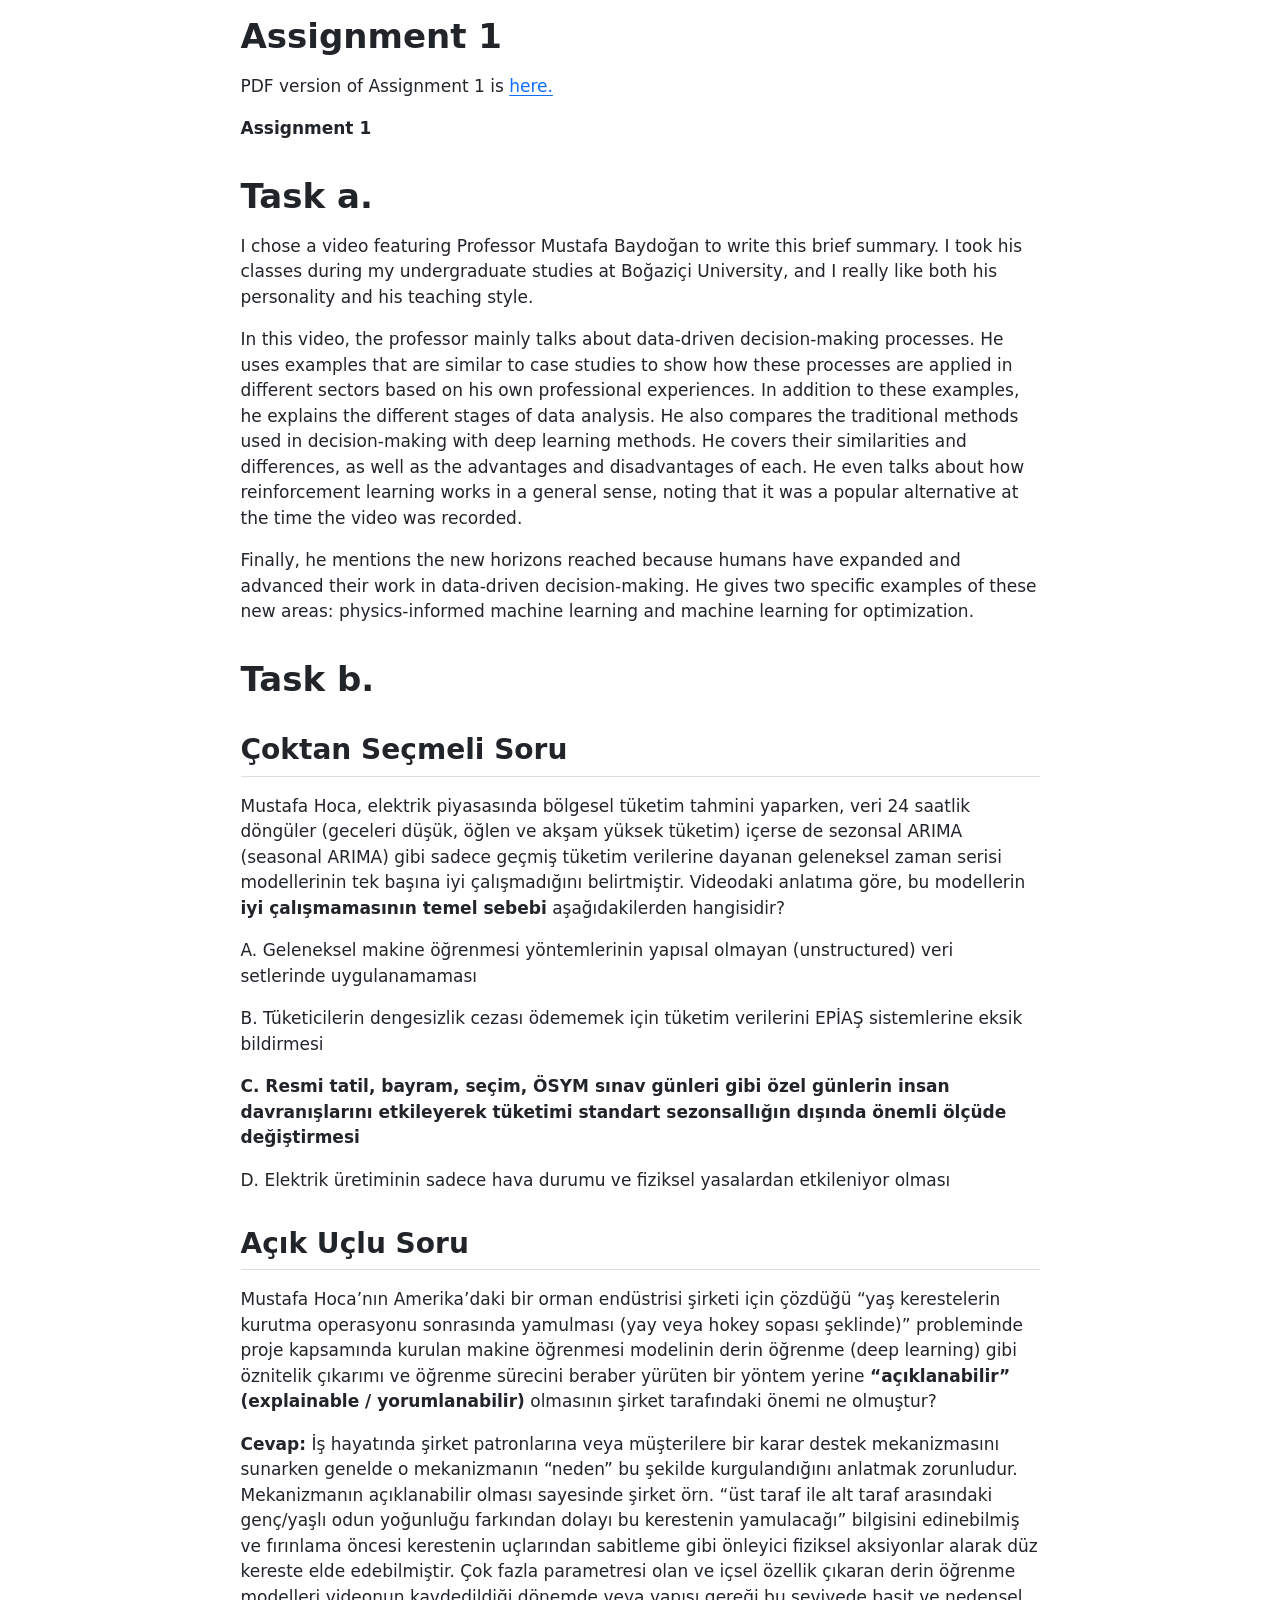
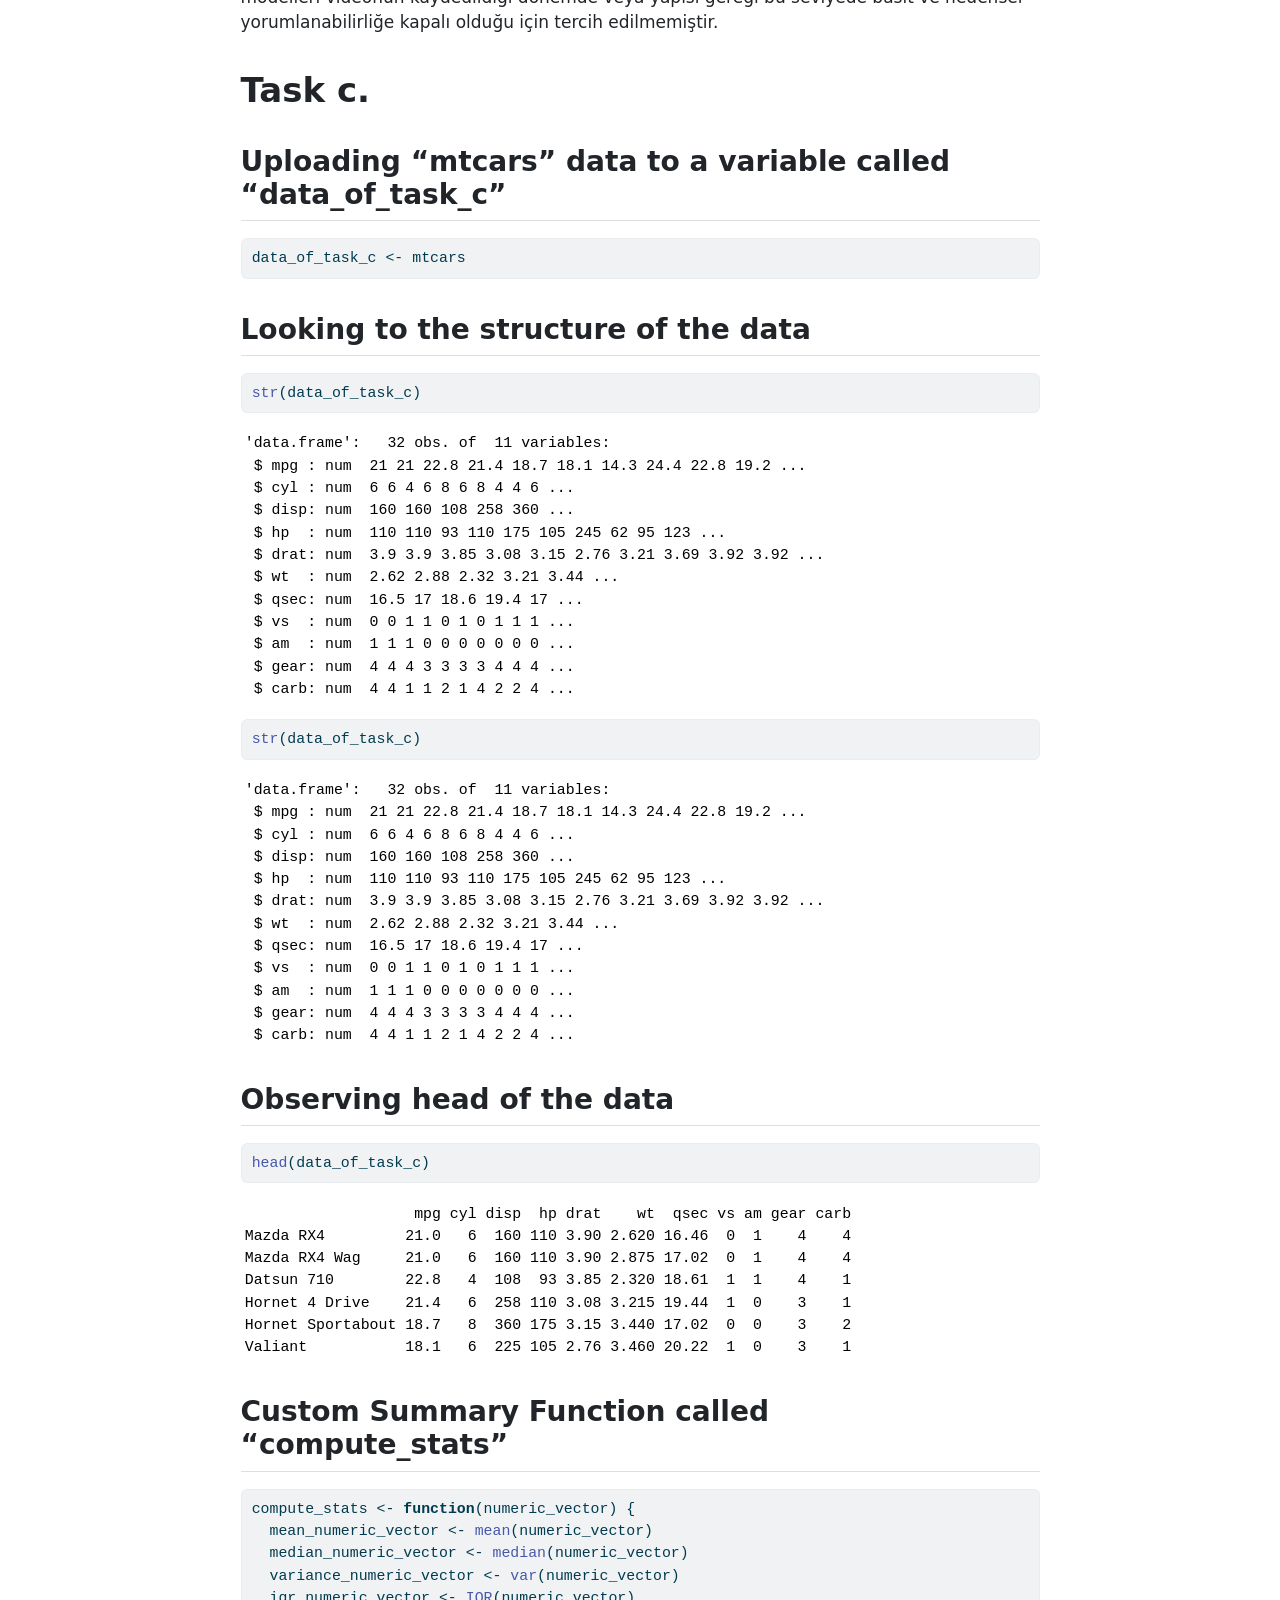
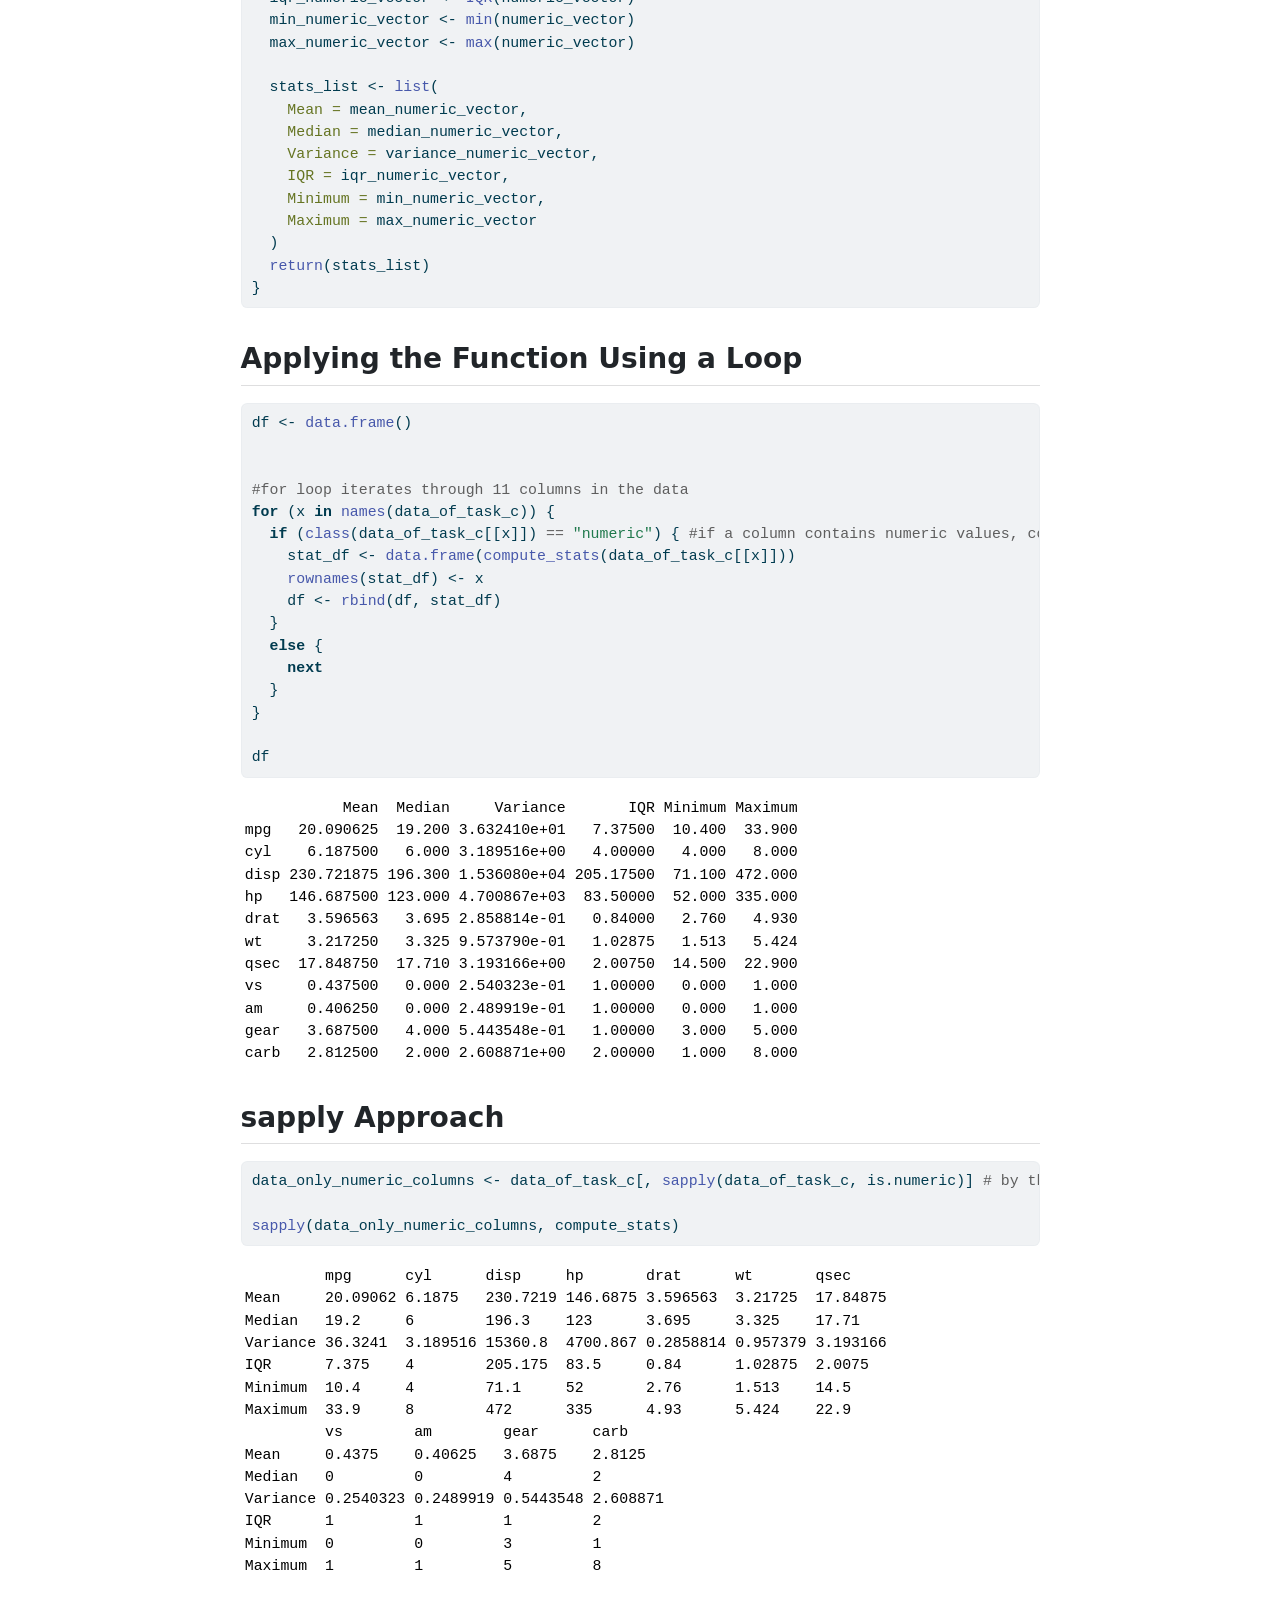
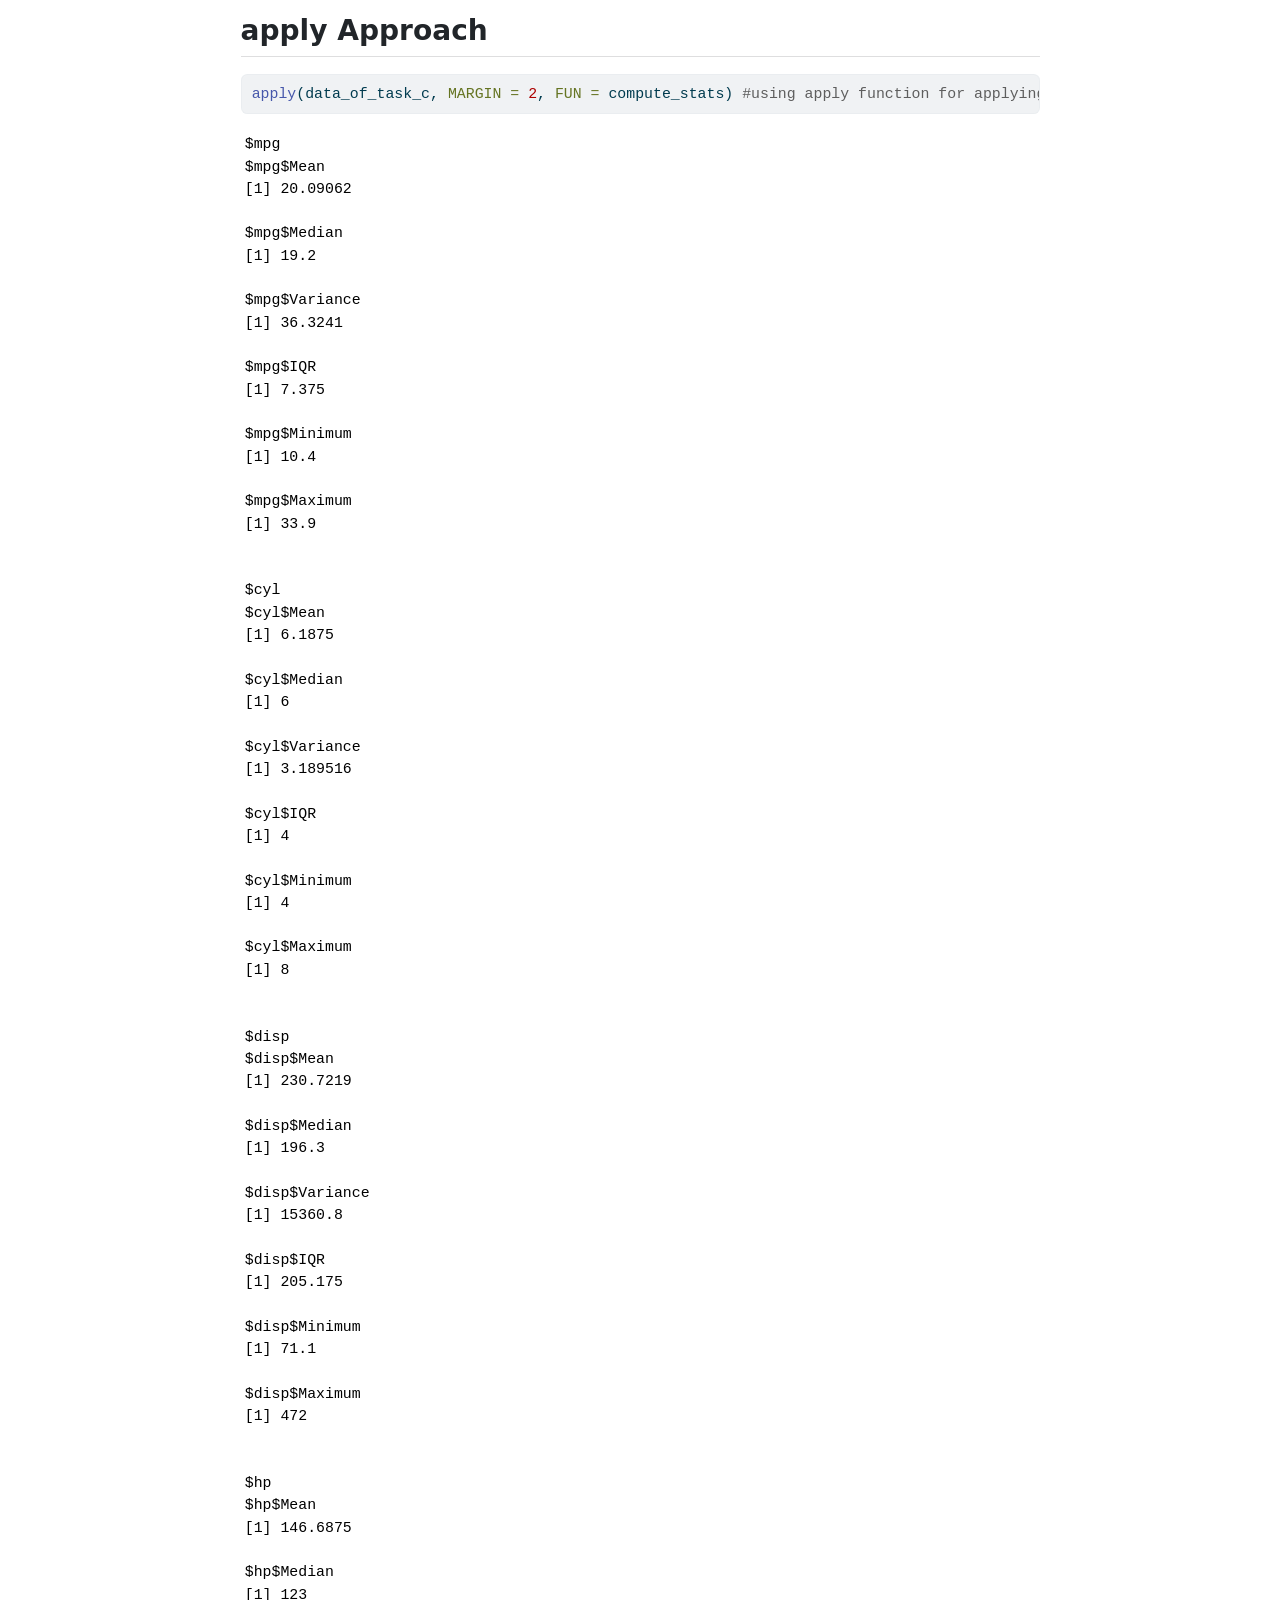
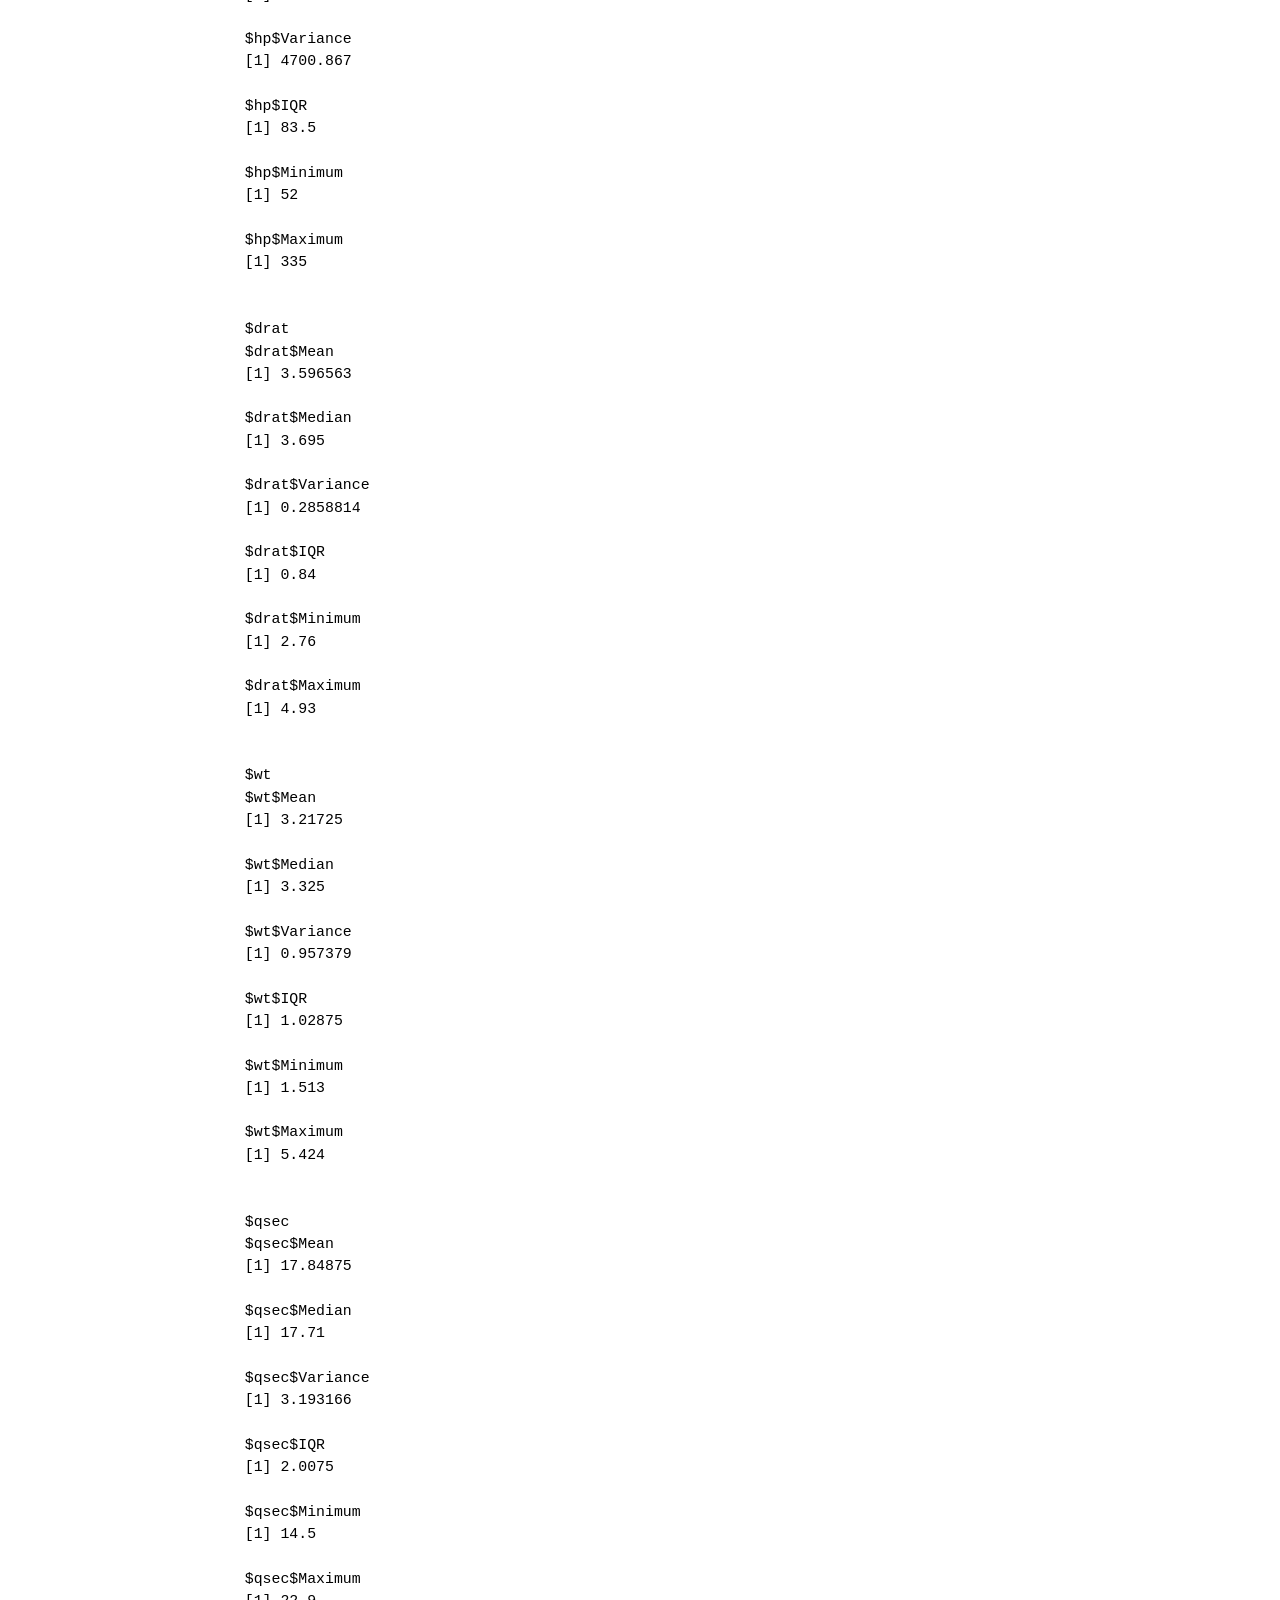
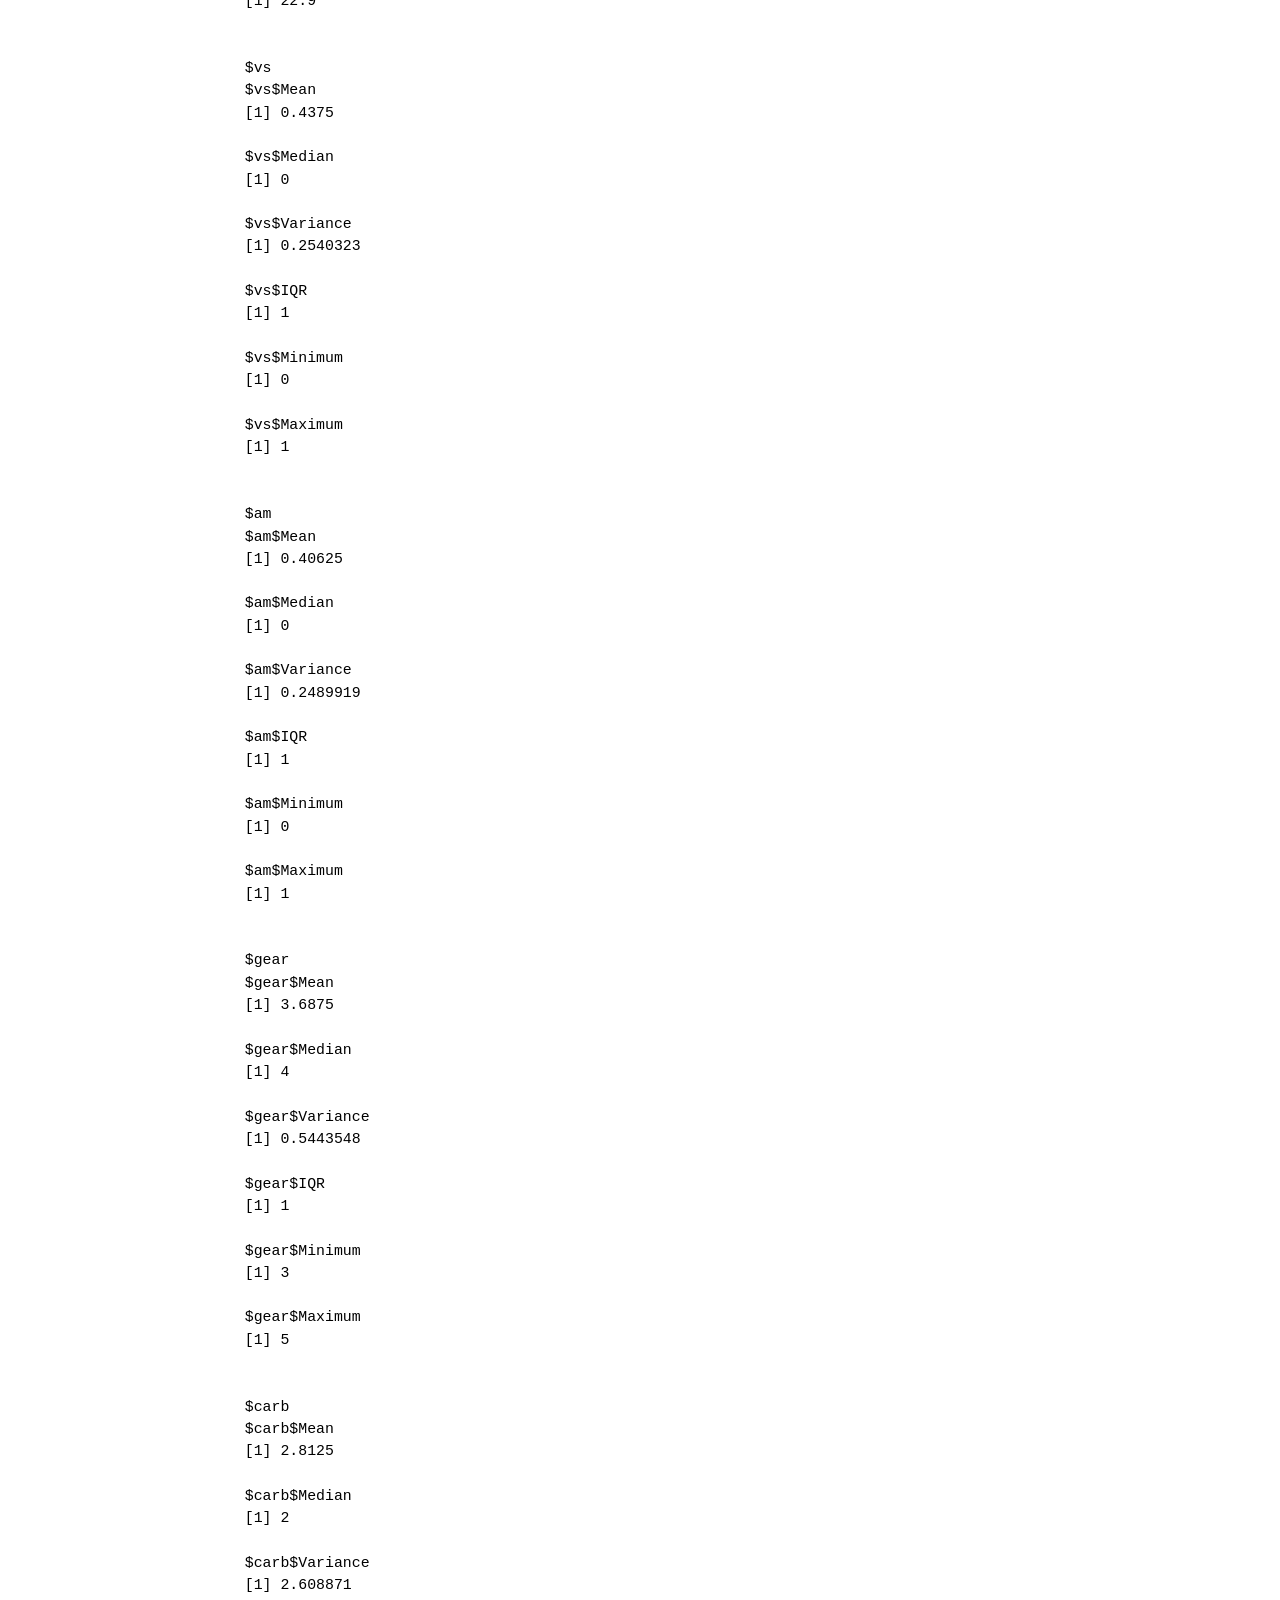
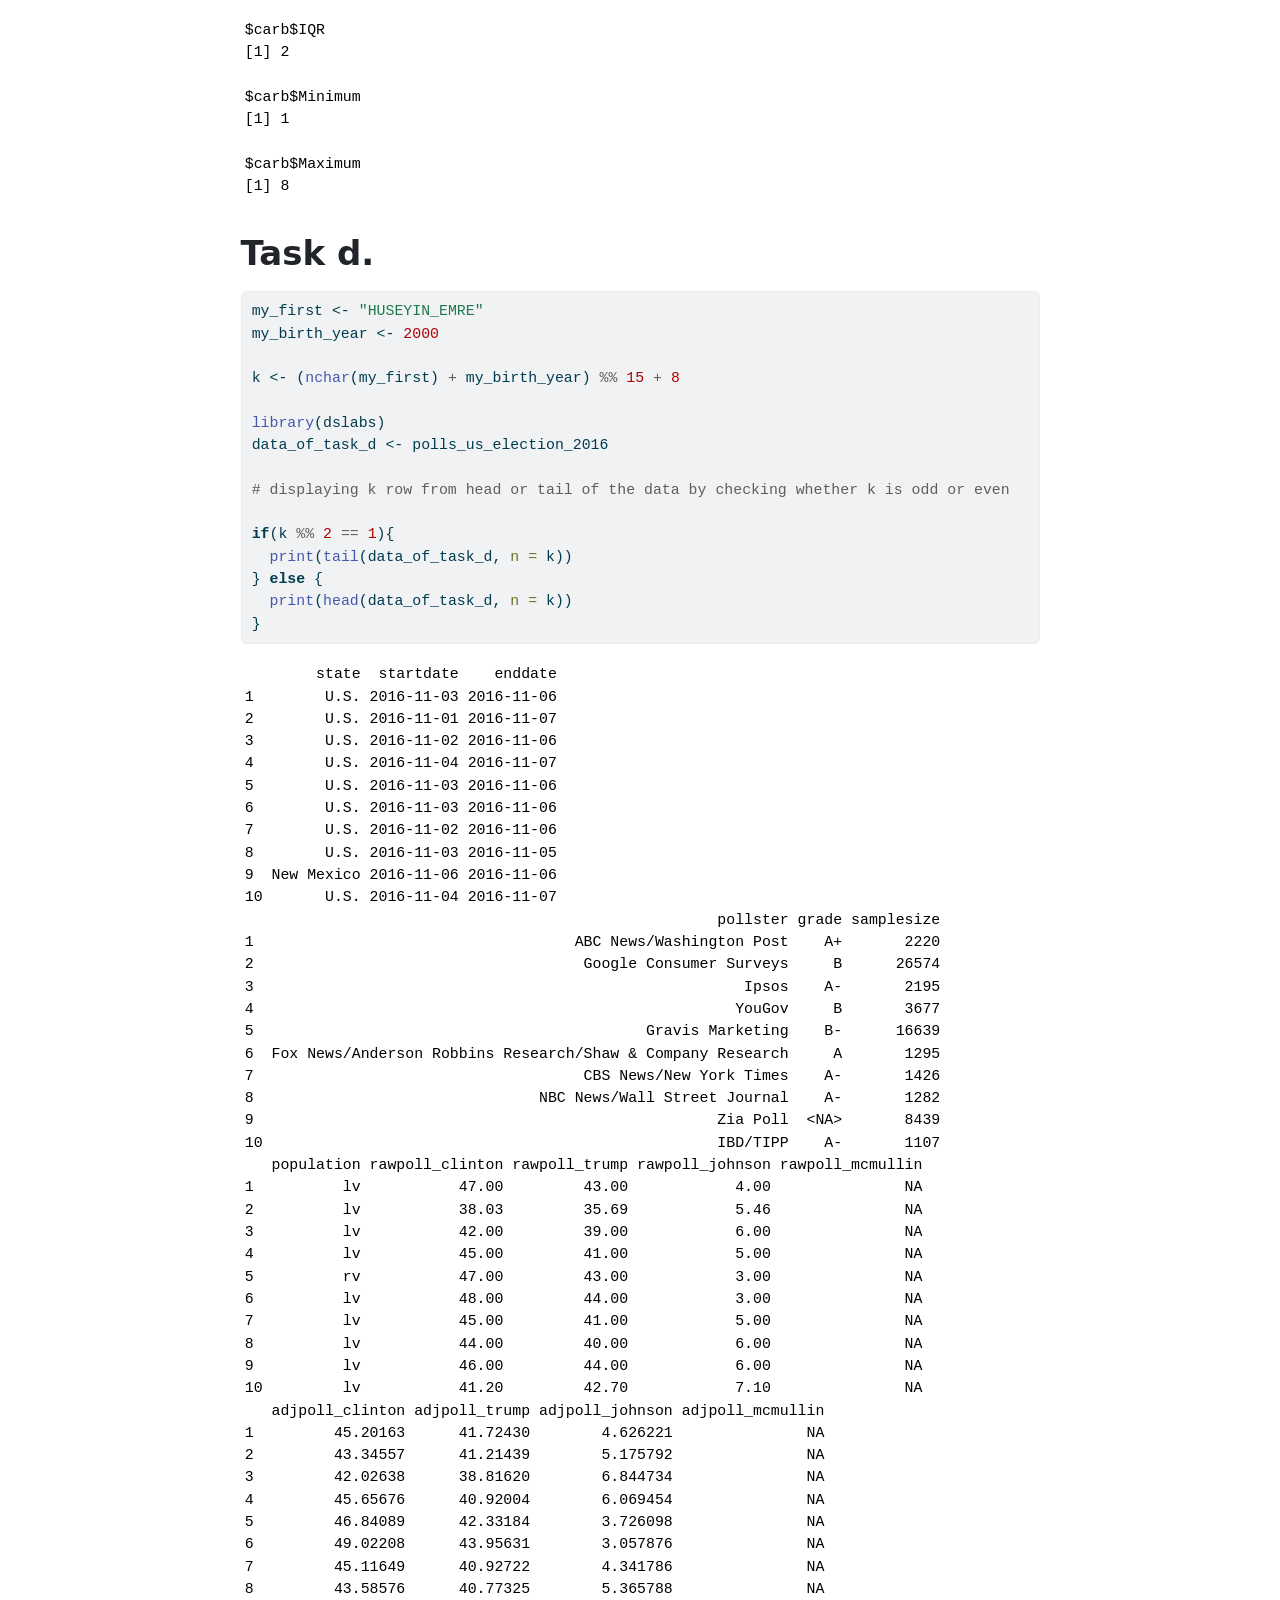
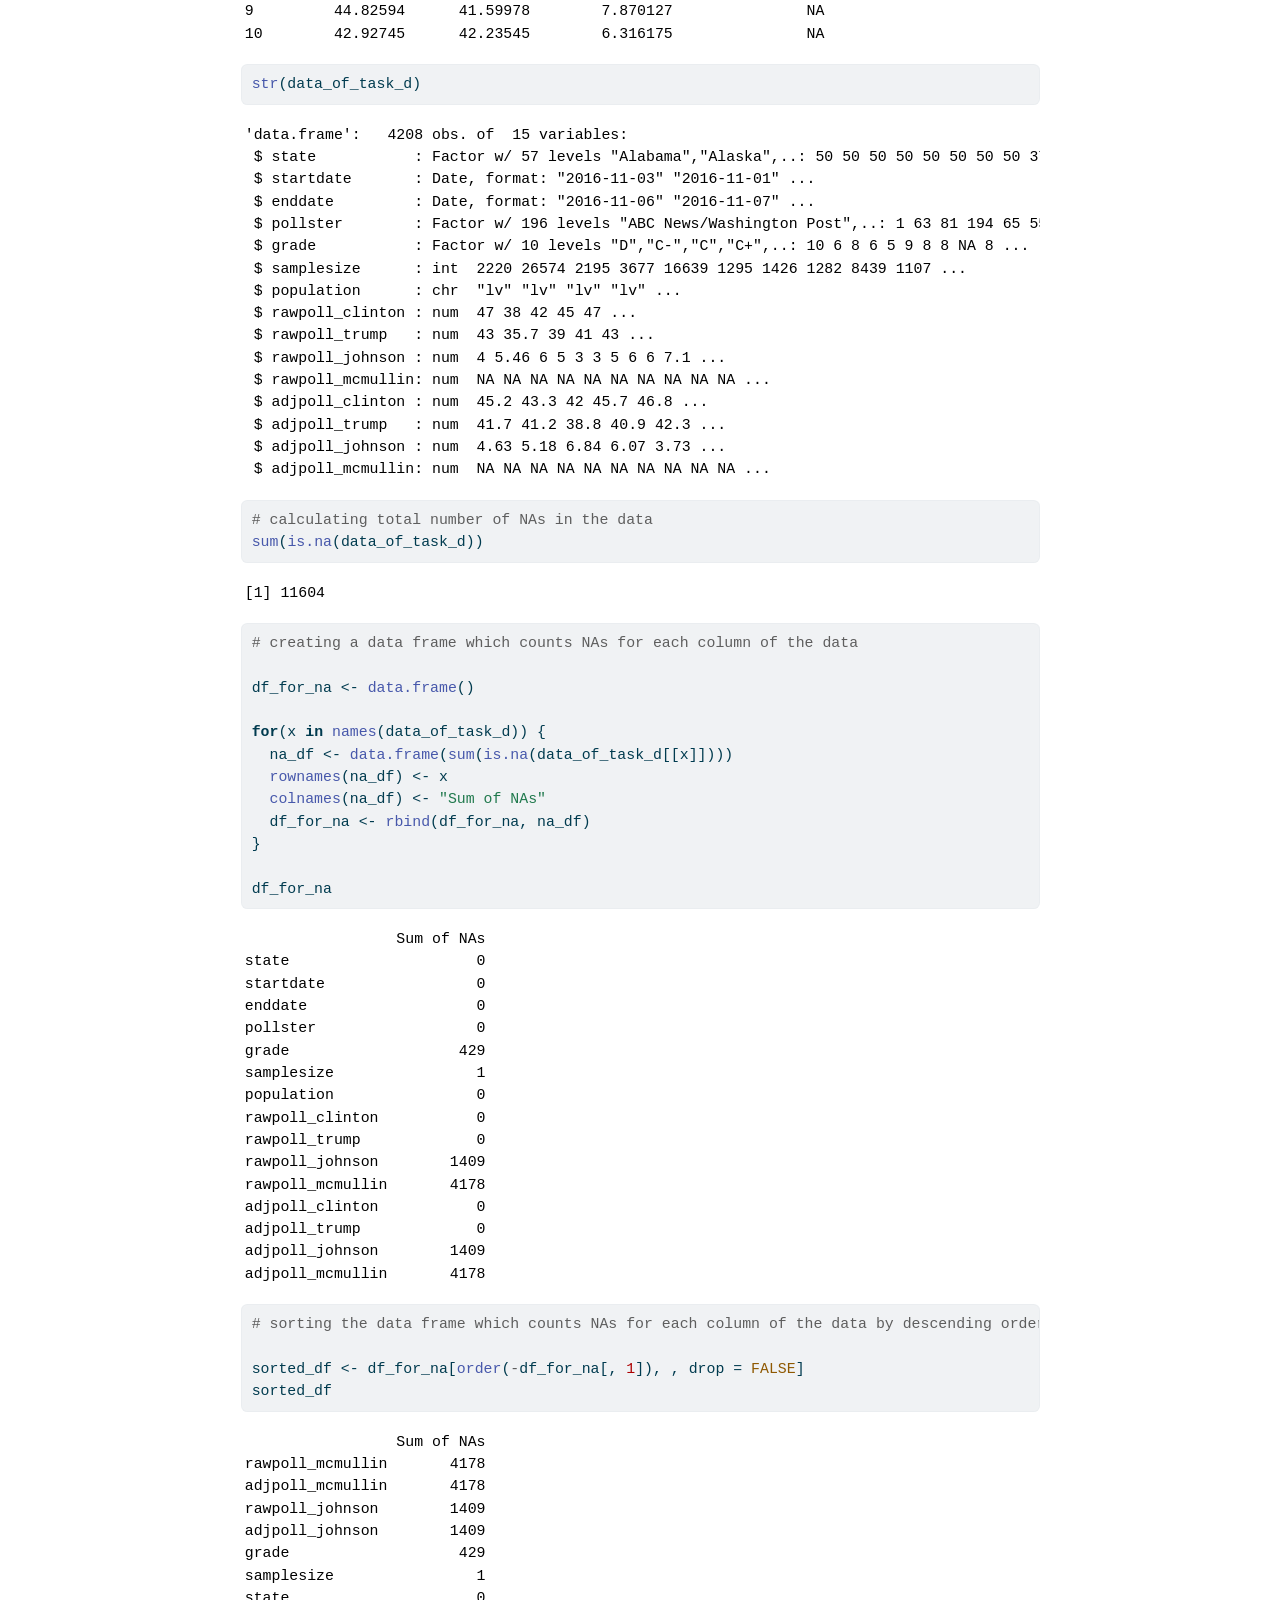
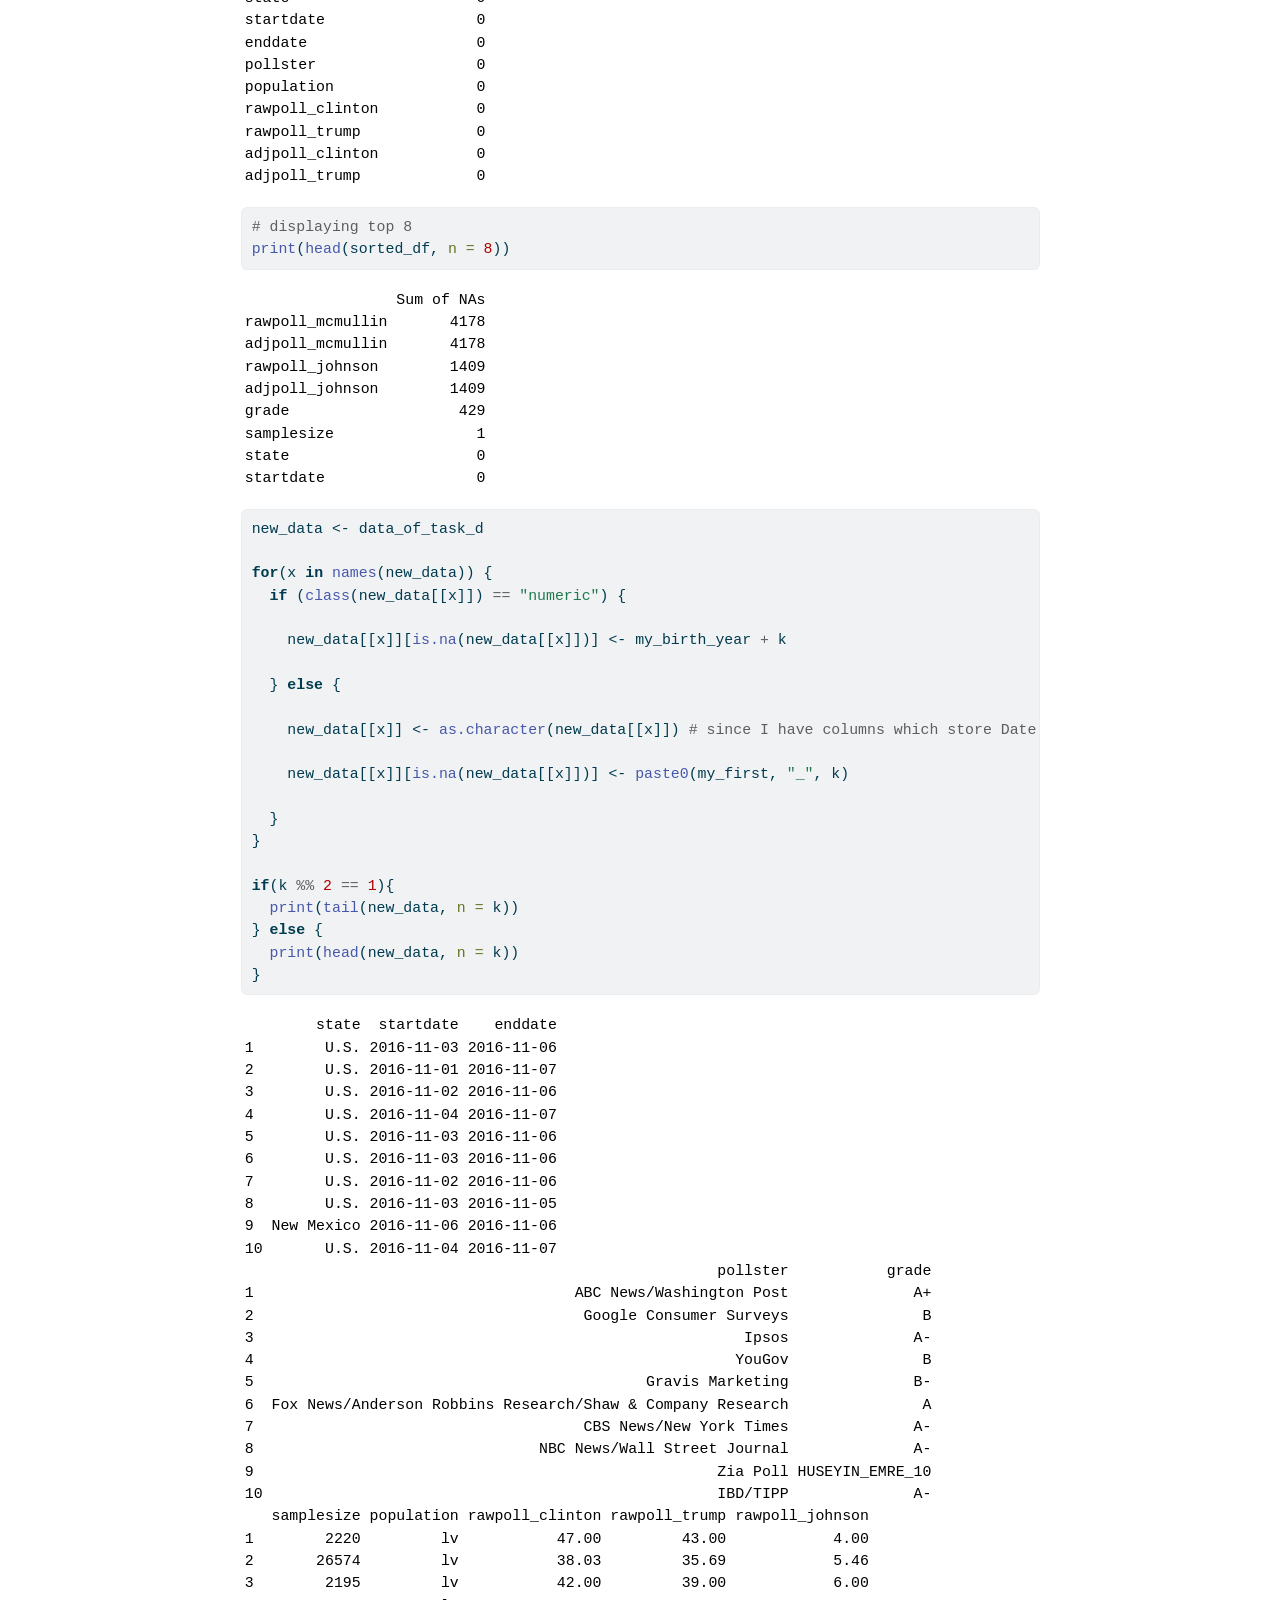
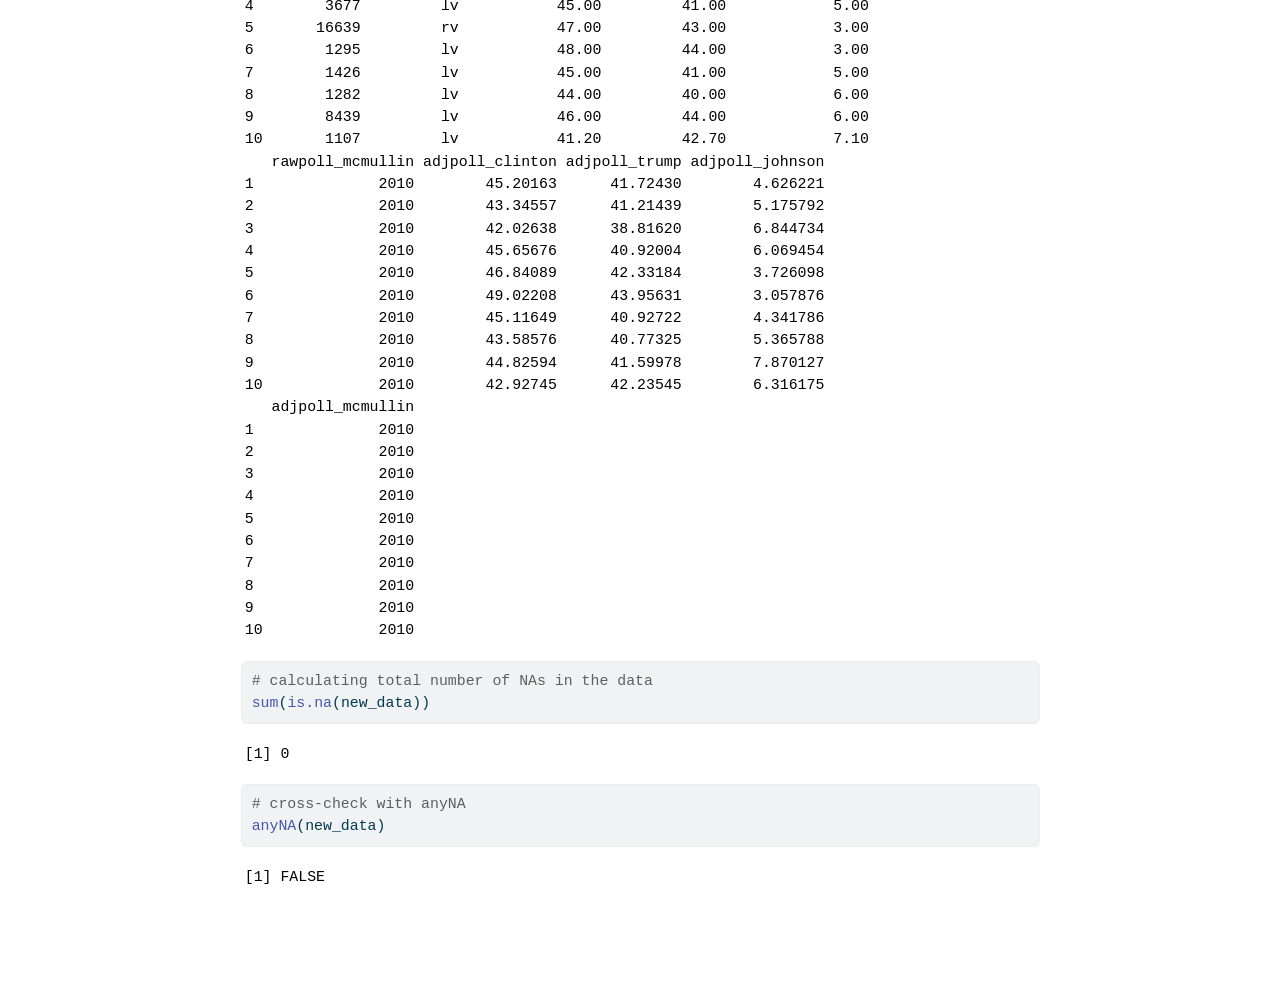
==== commit 7dc1348f: "work work" ====
--- a/assignments/assignment-1.html
+++ b/assignments/assignment-1.html
@@ -100,6 +100,7 @@
 
 
 <p>PDF version of Assignment 1 is <a href="./docs/readable-versions/assignment-1-readable.pdf">here.</a></p>
+<p><strong>Assignment 1</strong></p>
 <section id="task-a." class="level1">
 <h1>Task a.</h1>
 <p>I chose a video featuring Professor Mustafa Baydoğan to write this brief summary. I took his classes during my undergraduate studies at Boğaziçi University, and I really like both his personality and his teaching style.</p>
